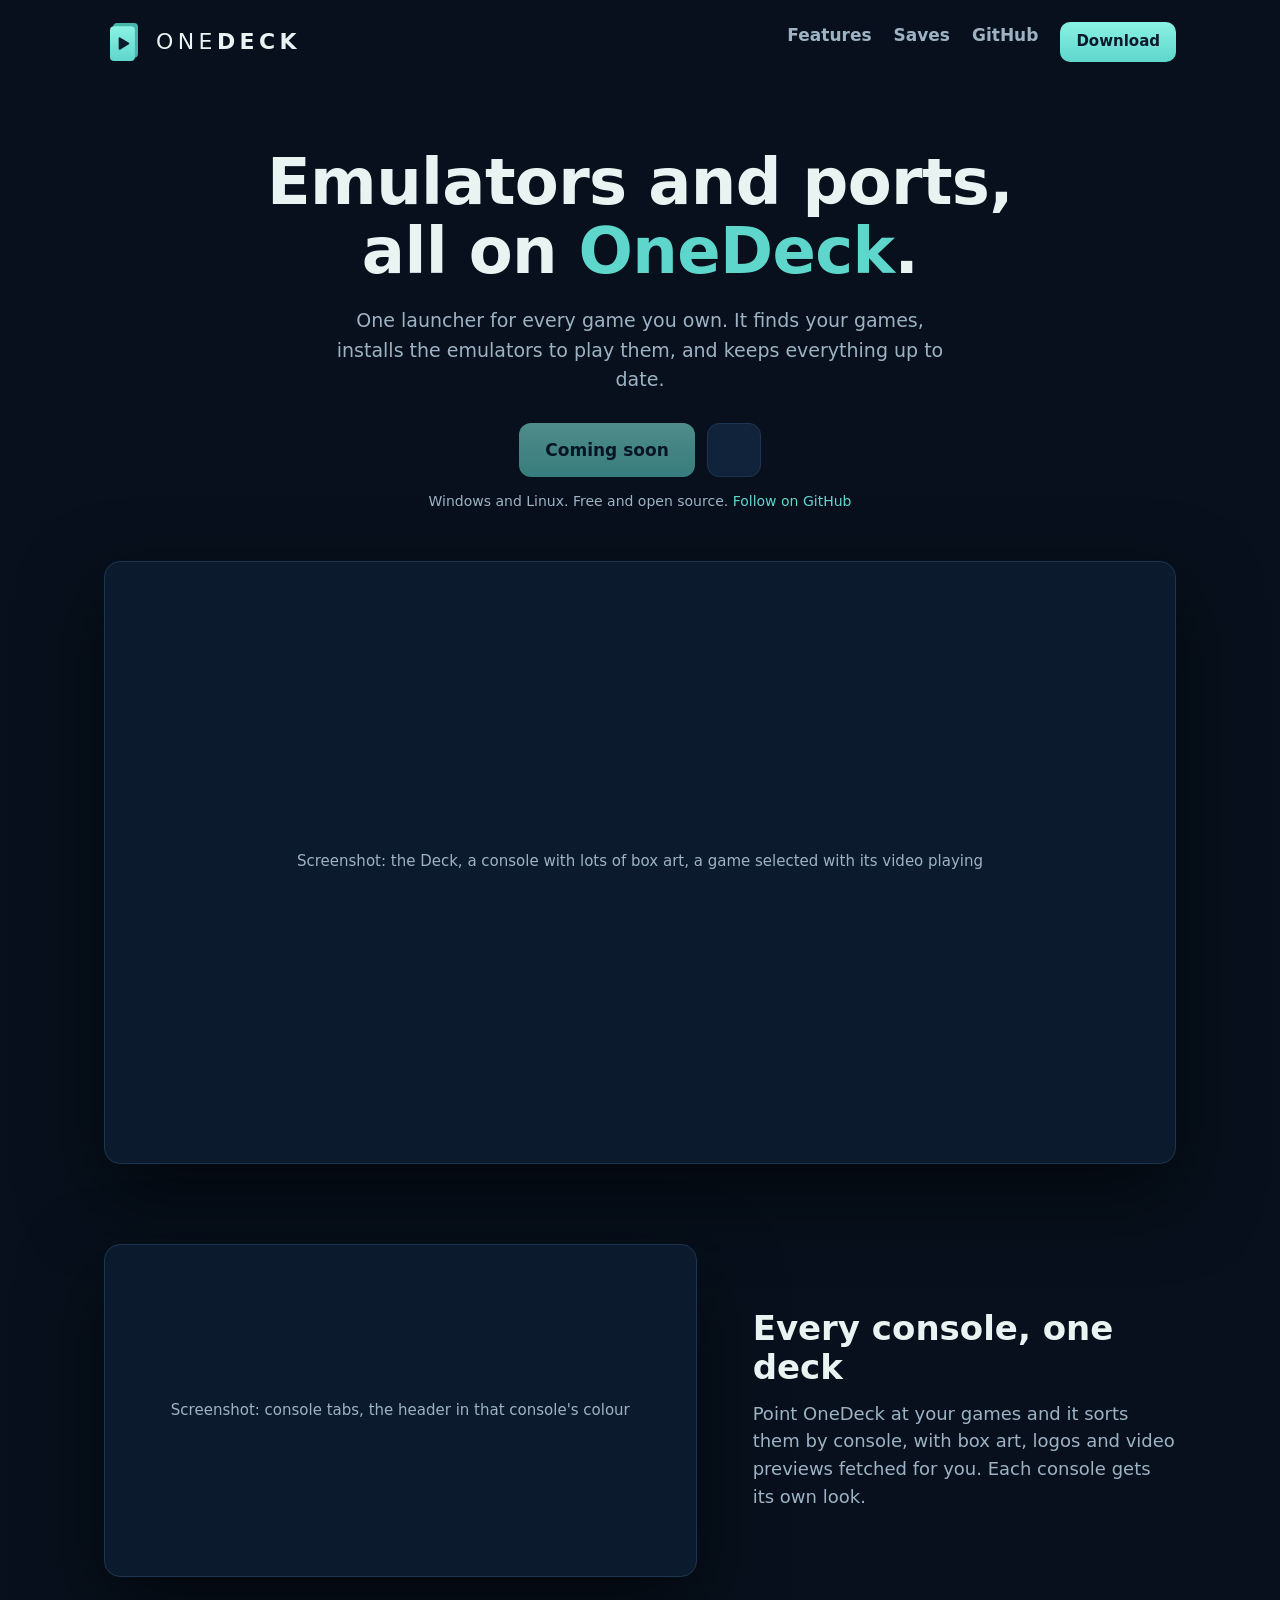
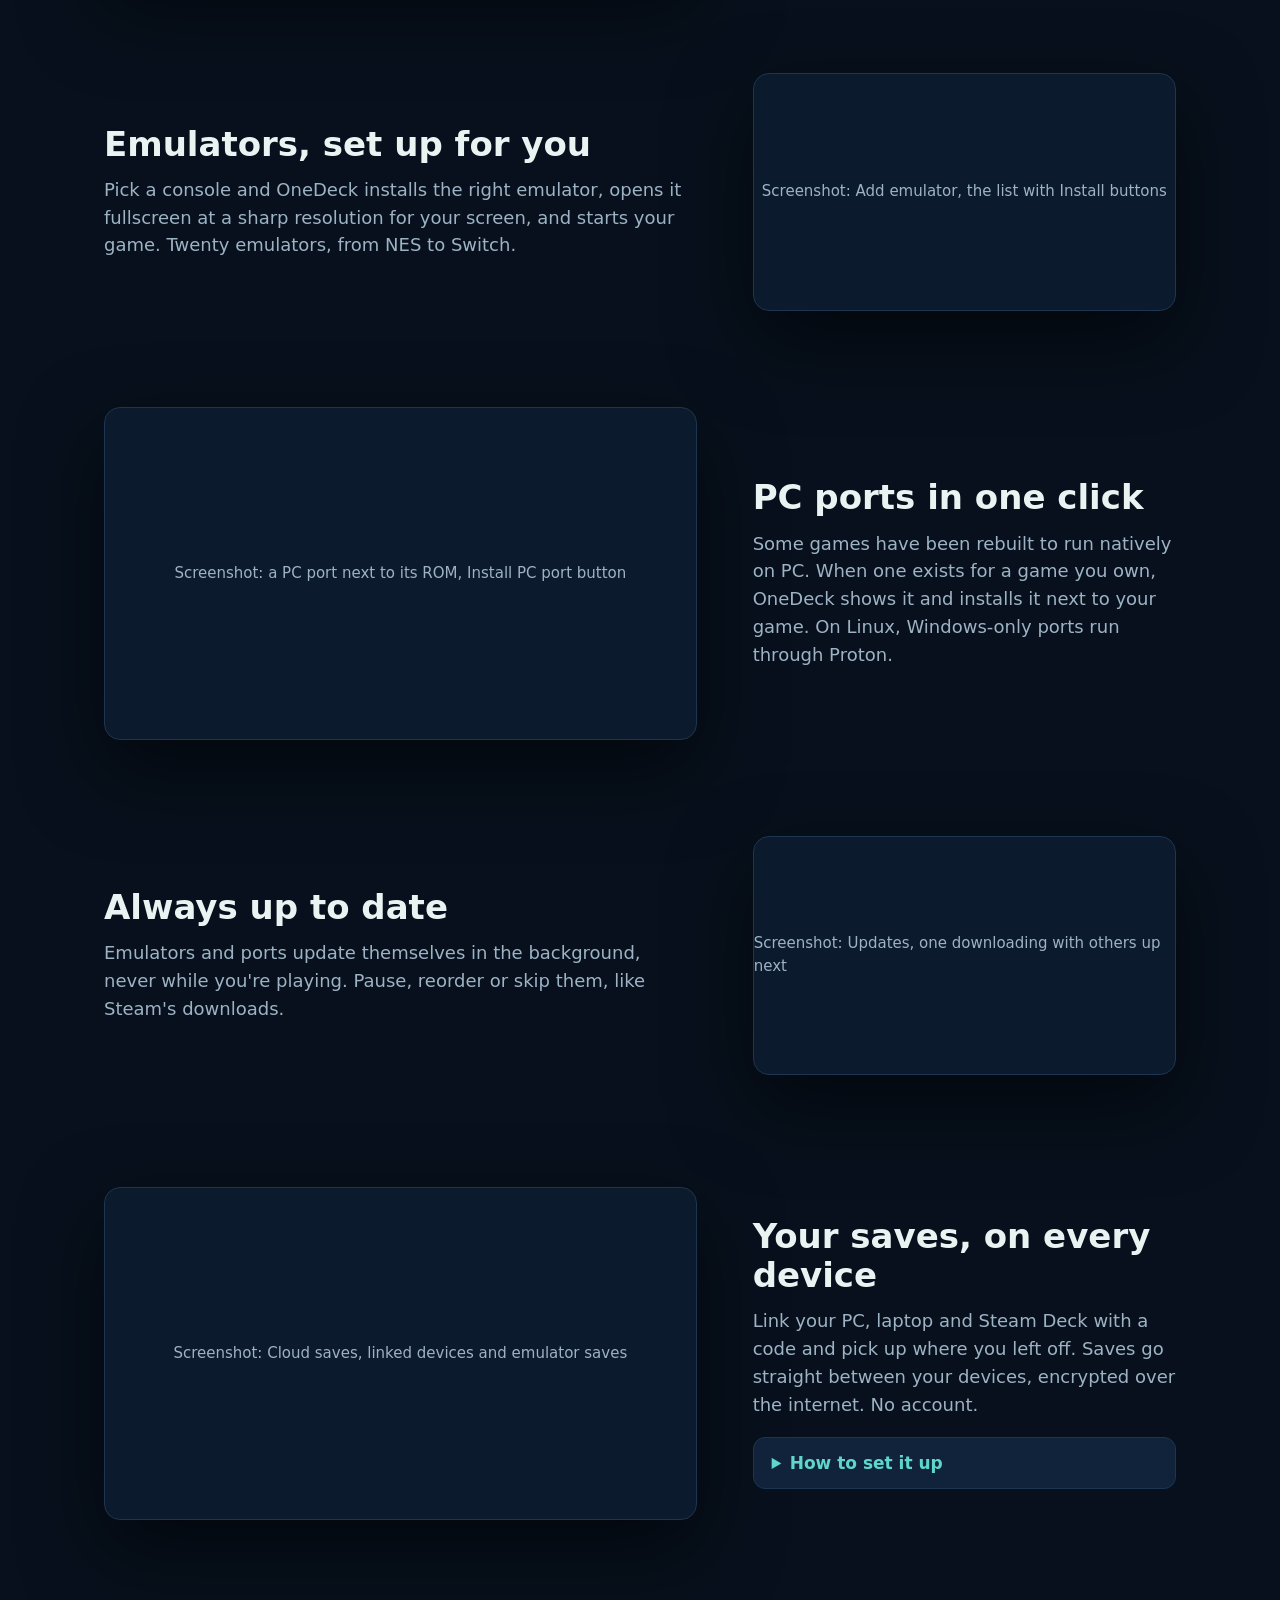
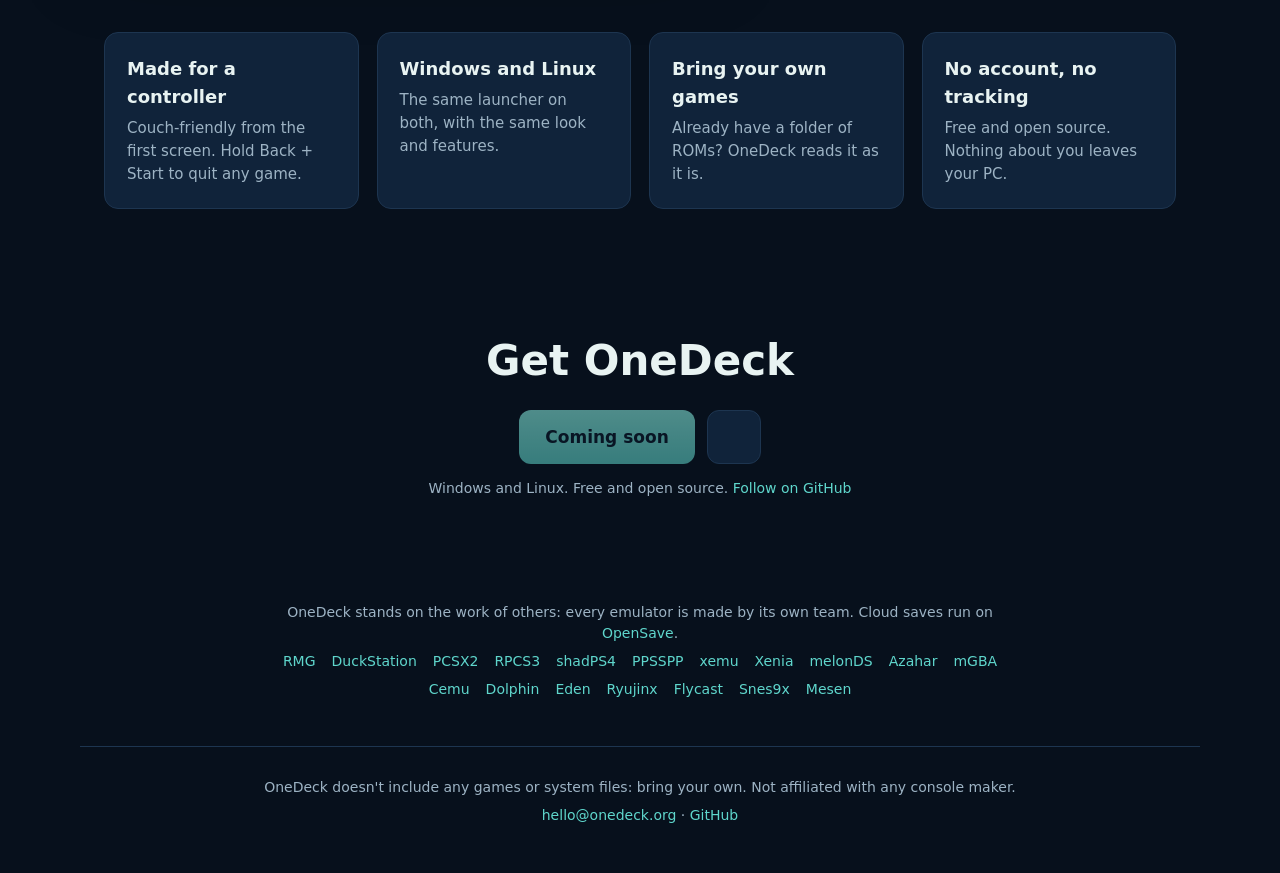
==== index.html @ f1935d83 "OneDeck website: first version" ====
<!doctype html>
<html lang="en">
<head>
<meta charset="utf-8">
<meta name="viewport" content="width=device-width, initial-scale=1">
<title>OneDeck</title>
<meta name="description" content="A free game launcher for Windows and Linux. Your games, PC ports and emulators on one shelf, set up and kept up to date for you.">
<link rel="icon" href="assets/onedeck-mark.svg">
<link rel="stylesheet" href="style.css">
</head>
<body>
<header class="top">
  <a class="brand" href="./"><img src="assets/onedeck-mark.svg" alt=""><span><b class="l">ONE</b><b>DECK</b></span></a>
  <nav><a href="#features">Features</a><a href="#saves">Saves</a><a href="https://github.com/onedeck-launcher">GitHub</a><a class="btn primary sm" href="#download">Download</a></nav>
</header>

<main>
  <section class="hero">
    <h1>Emulators and ports,<br>all on <span class="accent">OneDeck</span>.</h1>
    <p class="lead">One launcher for every game you own. It finds your games, installs the emulators to play them, and keeps everything up to date.</p>
    <div class="dl">
      <a class="btn primary dlMain" href="https://github.com/onedeck-launcher">Download</a>
      <a class="btn dlOther" href="https://github.com/onedeck-launcher" hidden></a>
    </div>
    <p class="small dlNote">Windows and Linux. Free and open source. No account, no tracking.</p>
    <div class="shot big"><div class="shot-ph">Screenshot: the Deck, a console with lots of box art, a game selected with its video playing</div></div>
  </section>

  <section id="features" class="rows">
    <div class="row">
      <div class="shot"><div class="shot-ph">Screenshot: console tabs, the header in that console's colour</div></div>
      <div class="txt">
        <h2>Every console, one deck</h2>
        <p>Point OneDeck at your games and it sorts them by console, with box art, logos and video previews fetched for you. Each console gets its own look.</p>
      </div>
    </div>
    <div class="row flip">
      <div class="shot"><div class="shot-ph">Screenshot: Add emulator, the list with Install buttons</div></div>
      <div class="txt">
        <h2>Emulators, set up for you</h2>
        <p>Pick a console and OneDeck installs the right emulator, opens it fullscreen at a sharp resolution for your screen, and starts your game. Twenty emulators, from NES to Switch.</p>
      </div>
    </div>
    <div class="row">
      <div class="shot"><div class="shot-ph">Screenshot: a PC port next to its ROM, Install PC port button</div></div>
      <div class="txt">
        <h2>PC ports in one click</h2>
        <p>Some games have been rebuilt to run natively on PC. When one exists for a game you own, OneDeck shows it and installs it next to your game. On Linux, Windows-only ports run through Proton.</p>
      </div>
    </div>
    <div class="row flip">
      <div class="shot"><div class="shot-ph">Screenshot: Updates, one downloading with others up next</div></div>
      <div class="txt">
        <h2>Always up to date</h2>
        <p>Emulators and ports update themselves in the background, never while you're playing. Pause, reorder or skip them, like Steam's downloads.</p>
      </div>
    </div>
  </section>

  <section id="saves" class="rows">
    <div class="row">
      <div class="shot"><div class="shot-ph">Screenshot: Cloud saves, linked devices and emulator saves</div></div>
      <div class="txt">
        <h2>Your saves, on every device</h2>
        <p>Link your PC, laptop and Steam Deck with a code and pick up where you left off. Saves go straight between your devices, encrypted over the internet. No account.</p>
        <details>
          <summary>How to set it up</summary>
          <ol>
            <li><b>Settings → Library → Cloud saves → Turn on</b>, on each device.</li>
            <li>On one, <b>Link… → Generate</b>. Type that code on the other and say <b>Allow</b>.</li>
            <li>Emulator saves sync by themselves. PC ports keep saves in their own place: add each once with <b>••• → Sync saves…</b></li>
          </ol>
          <p>Devices not on at the same time? In Cloud saves, choose a <b>OneDrive, Dropbox or Google Drive</b> folder (its app does the rest), or sign in to Dropbox on a Steam Deck.</p>
        </details>
      </div>
    </div>
  </section>

  <section class="grid">
    <div><h3>Made for a controller</h3><p>Couch-friendly from the first screen. Hold Back + Start to quit any game.</p></div>
    <div><h3>Windows and Linux</h3><p>The same launcher on both, with the same look and features.</p></div>
    <div><h3>Bring your own games</h3><p>Already have a folder of ROMs? OneDeck reads it as it is.</p></div>
    <div><h3>No account, no tracking</h3><p>Free and open source. Nothing about you leaves your PC.</p></div>
  </section>

  <section id="download" class="cta">
    <h2>Get OneDeck</h2>
    <div class="dl">
      <a class="btn primary dlMain" href="https://github.com/onedeck-launcher">Download</a>
      <a class="btn dlOther" href="https://github.com/onedeck-launcher" hidden></a>
    </div>
    <p class="small dlNote">Windows and Linux. Free and open source. No account, no tracking.</p>
  </section>

  <section class="credits">
    <p>OneDeck stands on the work of others: every emulator is made by its own team. Cloud saves run on <a href="https://github.com/Liquid-co/OpenSave">OpenSave</a>.</p>
    <p class="emus">
      <a href="https://github.com/Rosalie241/RMG">RMG</a> <a href="https://www.duckstation.org/">DuckStation</a> <a href="https://pcsx2.net/">PCSX2</a>
      <a href="https://rpcs3.net/">RPCS3</a> <a href="https://shadps4.net/">shadPS4</a> <a href="https://www.ppsspp.org/">PPSSPP</a> <a href="https://xemu.app/">xemu</a>
      <a href="https://xenia.jp/">Xenia</a> <a href="https://melonds.kuribo64.net/">melonDS</a> <a href="https://azahar-emu.org/">Azahar</a> <a href="https://mgba.io/">mGBA</a>
      <a href="https://cemu.info/">Cemu</a> <a href="https://dolphin-emu.org/">Dolphin</a> <a href="https://eden-emu.dev/">Eden</a> <a href="https://ryujinx.app/">Ryujinx</a>
      <a href="https://github.com/flyinghead/flycast">Flycast</a> <a href="https://www.snes9x.com/">Snes9x</a> <a href="https://www.mesen.ca/">Mesen</a>
    </p>
  </section>
</main>

<footer>
  <p>OneDeck doesn't include any games or system files: bring your own. Not affiliated with any console maker.</p>
  <p><a href="mailto:hello@onedeck.org">hello@onedeck.org</a> · <a href="https://github.com/onedeck-launcher">GitHub</a></p>
</footer>
<script src="site.js"></script>
</body>
</html>
---- style.css ----
:root {
  --bg: #07101c; --bg2: #0b1a2c; --card: #10233a; --line: #1d3550;
  --text: #e8f3f2; --dim: #9db3c4; --accent: #5fd6cc; --accent2: #8af2e4; --navy: #0b1a2c;
  --alpha: #ffb547; --beta: #8fb8ff;  /* same as the launcher's tiers */
}
* { box-sizing: border-box; }
html { scroll-behavior: smooth; }
body { margin: 0; background: radial-gradient(1200px 600px at 70% -10%, #12324a 0%, transparent 60%), var(--bg); color: var(--text);
  font: 17px/1.55 "Segoe UI", system-ui, -apple-system, Roboto, Arial, sans-serif; }
a { color: var(--accent); text-decoration: none; }
a:hover { text-decoration: underline; }
main, .top, footer { max-width: 1120px; margin: 0 auto; padding: 0 24px; }

.top { display: flex; align-items: center; justify-content: space-between; padding-top: 22px; padding-bottom: 22px; gap: 16px; }
.brand { display: flex; align-items: center; gap: 12px; color: var(--text); }
.brand:hover { text-decoration: none; }
.brand img { width: 40px; height: 40px; }
.brand span { font-size: 22px; letter-spacing: .2em; }
.brand b { font-weight: 700; } .brand .l { font-weight: 300; }
nav { display: flex; gap: 22px; flex-wrap: wrap; }
nav a { color: var(--dim); font-weight: 600; }
nav a:hover { color: var(--text); text-decoration: none; }

.hero { text-align: center; padding: 64px 0 24px; }
h1 { font-size: clamp(36px, 6vw, 64px); line-height: 1.08; margin: 0 0 20px; letter-spacing: -.01em; }
.accent { color: var(--accent); }
.lead { color: var(--dim); font-size: 19px; max-width: 640px; margin: 0 auto 28px; }
.dl { display: flex; gap: 12px; justify-content: center; flex-wrap: wrap; }
.btn { display: inline-block; padding: 14px 26px; border-radius: 12px; font-weight: 700; font-size: 17px; color: var(--text);
  background: var(--card); border: 1px solid var(--line); }
.btn:hover { text-decoration: none; border-color: var(--accent); }
.btn.primary { background: linear-gradient(180deg, var(--accent2), var(--accent)); color: var(--navy); border: 0; }
.btn.primary:hover { filter: brightness(1.06); }
.btn.off { opacity: .55; pointer-events: none; }
.small { color: var(--dim); font-size: 14px; margin: 14px 0 0; }
.shot { margin: 48px auto 0; border-radius: 16px; border: 1px solid var(--line); overflow: hidden; box-shadow: 0 30px 80px #0008; aspect-ratio: 16 / 9; background: var(--bg2); }
.shot img { width: 100%; display: block; }
.shot-ph { height: 100%; display: grid; place-items: center; color: var(--dim); font-size: 15px; }

section { padding: 56px 0; }
h2 { font-size: 34px; line-height: 1.15; margin: 0 0 12px; }
.btn.sm { padding: 8px 16px; font-size: 15px; border-radius: 10px; }
nav a.btn.primary { color: var(--navy); }
.shot.big { max-width: 1120px; }

/* Feature rows: a big screenshot beside short text, alternating sides. */
.rows { display: flex; flex-direction: column; gap: 96px; }
.row { display: grid; grid-template-columns: 1.4fr 1fr; gap: 56px; align-items: center; }
.row.flip .shot { order: 2; }
.row .shot { margin: 0; }
.row p { color: var(--dim); font-size: 18px; margin: 0; }
details { margin-top: 18px; background: var(--card); border: 1px solid var(--line); border-radius: 12px; padding: 12px 18px; }
summary { cursor: pointer; font-weight: 700; color: var(--accent); }
details ol { color: var(--dim); padding-left: 20px; margin: 12px 0; }
details li { margin: 6px 0; }
details p { font-size: 16px !important; }
details b { color: var(--text); }

.grid { display: grid; grid-template-columns: repeat(auto-fit, minmax(230px, 1fr)); gap: 18px; }
.grid div { background: var(--card); border: 1px solid var(--line); border-radius: 14px; padding: 22px; }
.grid h3 { margin: 0 0 6px; font-size: 18px; }
.grid p { margin: 0; color: var(--dim); font-size: 15px; }

.cta { text-align: center; padding: 72px 0; }
.cta h2 { font-size: 42px; margin-bottom: 24px; }
.credits { padding: 24px 0 40px; text-align: center; }
.credits p { color: var(--dim); font-size: 14px; margin: 6px auto; max-width: 760px; }
.emus { display: flex; flex-wrap: wrap; justify-content: center; gap: 6px 16px; }
footer { border-top: 1px solid var(--line); padding-top: 24px; padding-bottom: 40px; color: var(--dim); font-size: 14px; text-align: center; }
footer p { margin: 6px 0; }

@media (max-width: 800px) {
  .row { grid-template-columns: 1fr; gap: 24px; }
  .row.flip .shot { order: 0; }
  .rows { gap: 64px; }
}
@media (max-width: 600px) {
  main, .top, footer { padding: 0 16px; }
  .top { flex-direction: column; align-items: flex-start; }
  nav { gap: 16px; align-items: center; }
  .hero { padding-top: 32px; }
  h2 { font-size: 28px; }
}
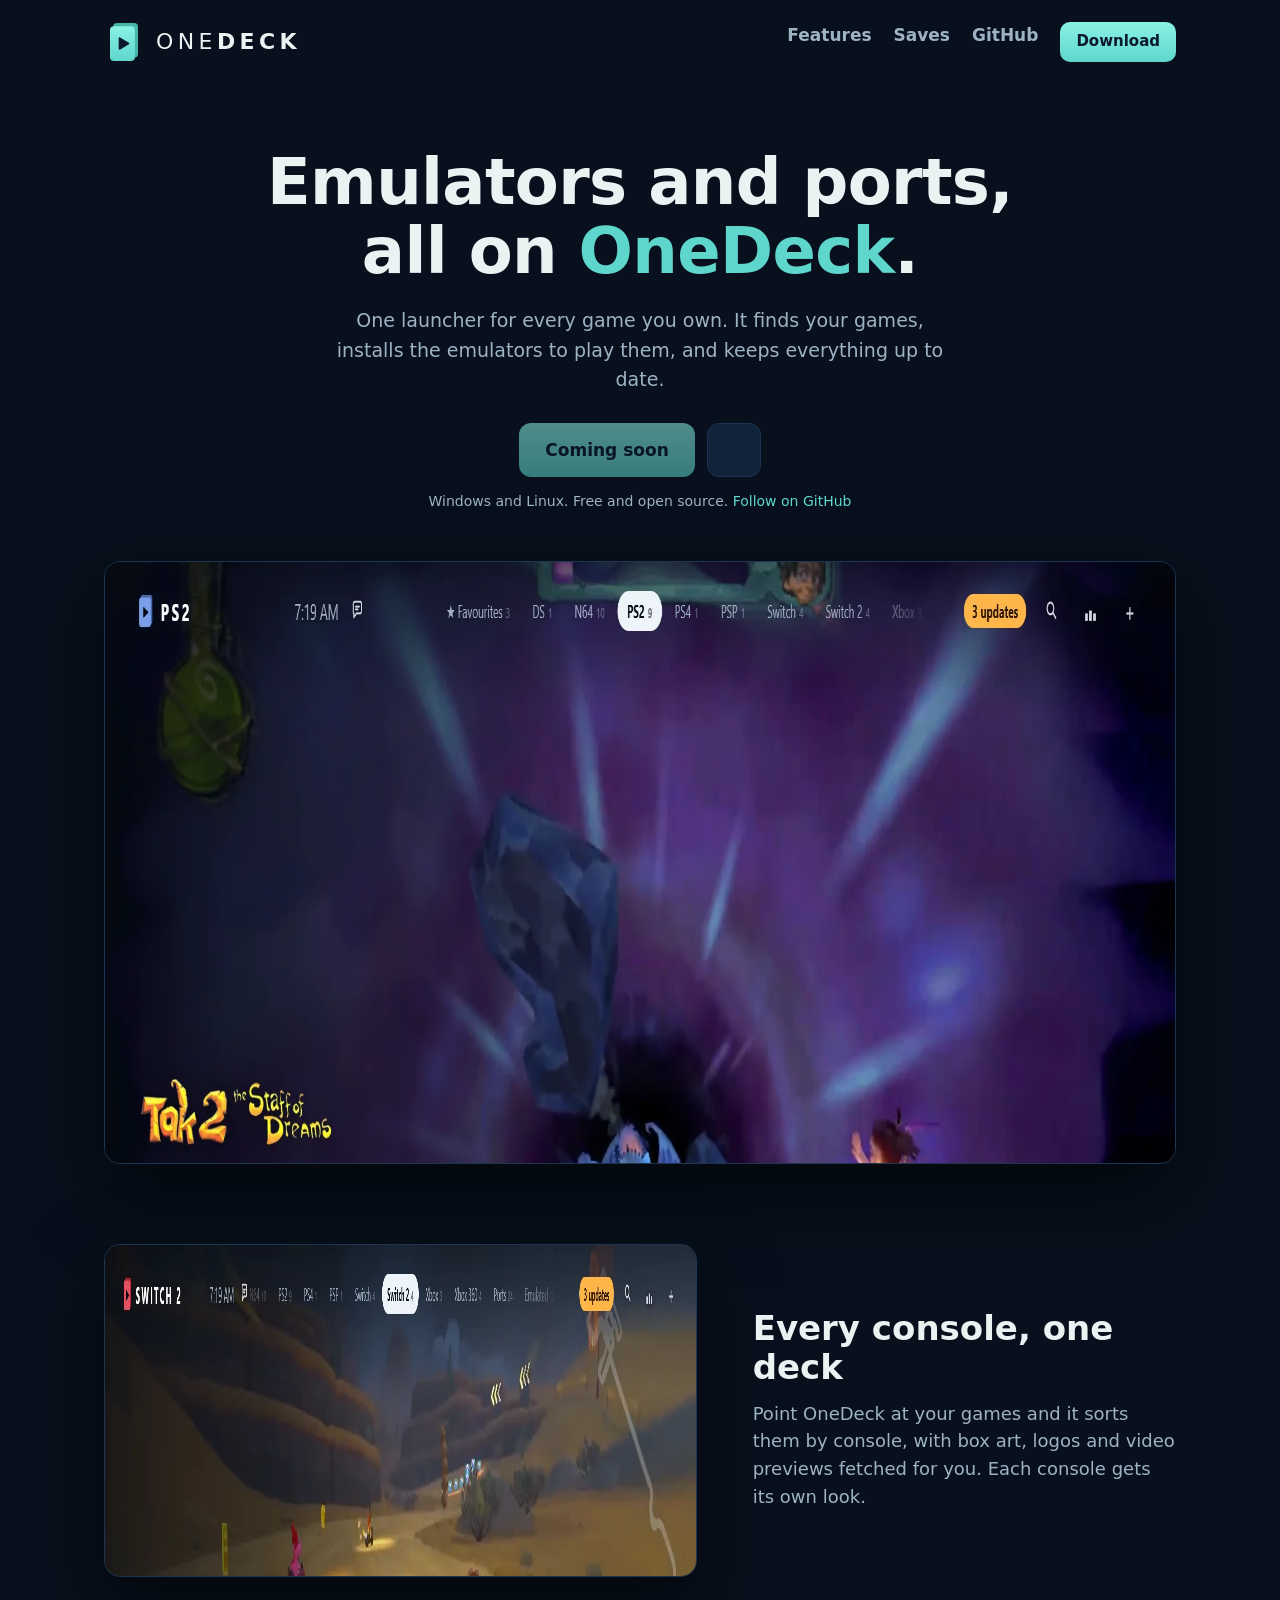
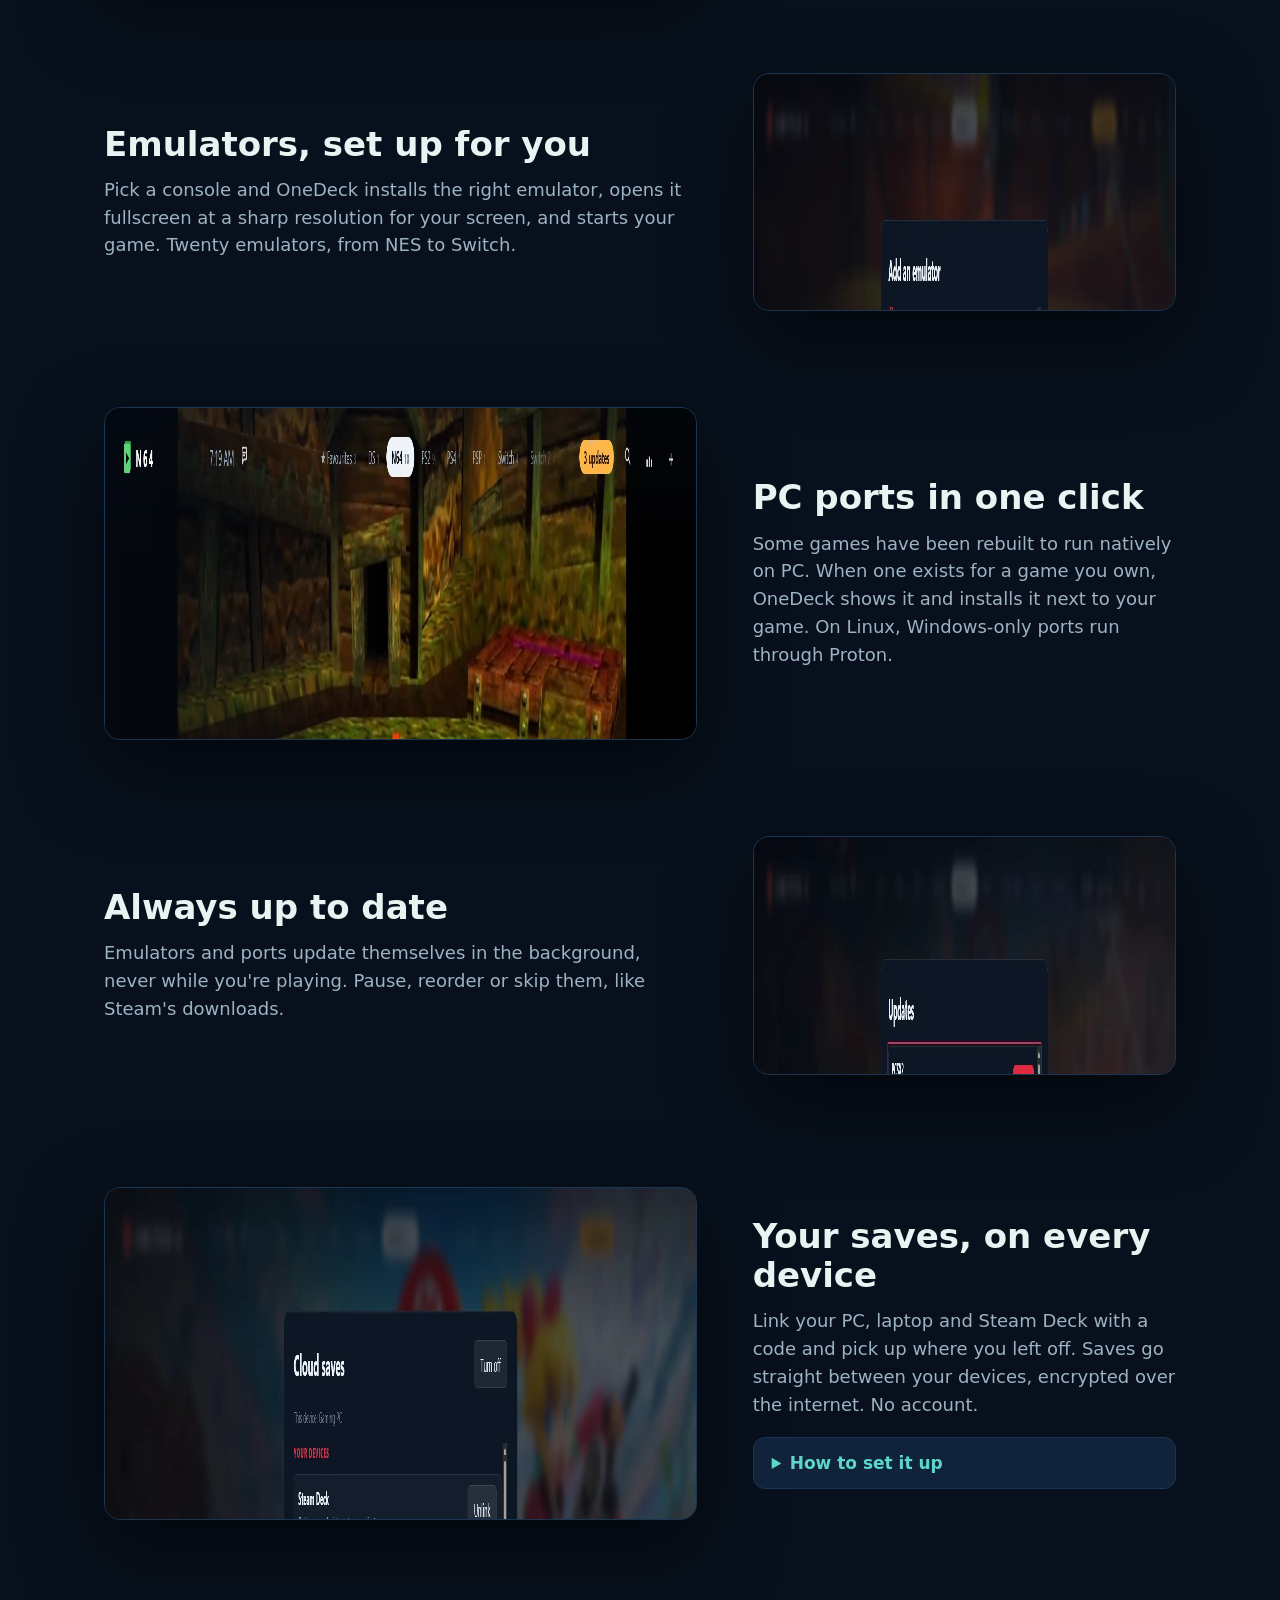
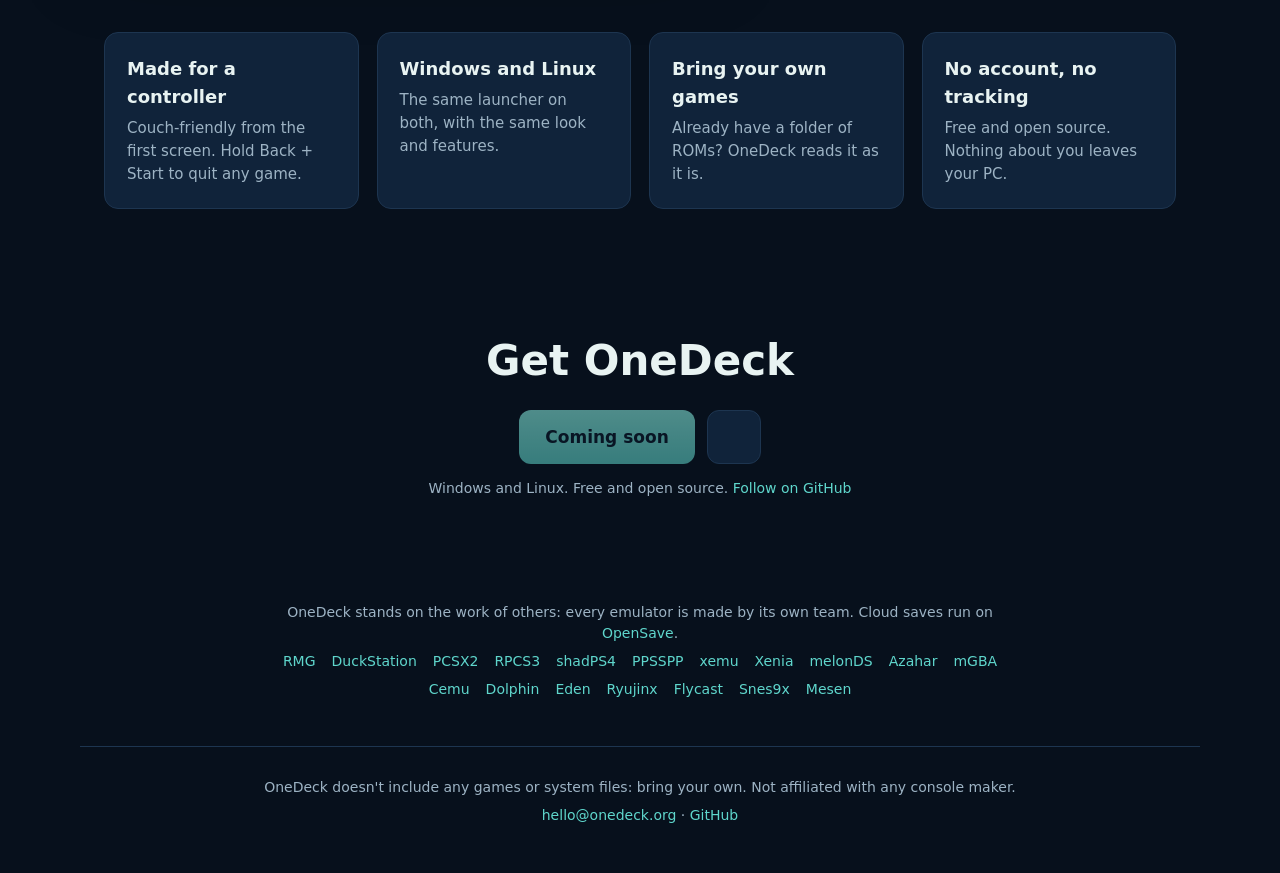
==== commit b0820f85: "Screenshots" ====
--- a/index.html
+++ b/index.html
@@ -23,33 +23,33 @@
       <a class="btn dlOther" href="https://github.com/onedeck-launcher" hidden></a>
     </div>
     <p class="small dlNote">Windows and Linux. Free and open source. No account, no tracking.</p>
-    <div class="shot big"><div class="shot-ph">Screenshot: the Deck, a console with lots of box art, a game selected with its video playing</div></div>
+    <div class="shot big"><img src="assets/shot-deck.webp" alt="OneDeck showing PlayStation 2 games: box art along the bottom, the selected game's video behind it" width="1920" height="1080"></div>
   </section>
 
   <section id="features" class="rows">
     <div class="row">
-      <div class="shot"><div class="shot-ph">Screenshot: console tabs, the header in that console's colour</div></div>
+      <div class="shot"><img src="assets/shot-consoles.webp" alt="The Switch 2 tab, with the header and buttons in its red" width="1920" height="1080" loading="lazy"></div>
       <div class="txt">
         <h2>Every console, one deck</h2>
         <p>Point OneDeck at your games and it sorts them by console, with box art, logos and video previews fetched for you. Each console gets its own look.</p>
       </div>
     </div>
     <div class="row flip">
-      <div class="shot"><div class="shot-ph">Screenshot: Add emulator, the list with Install buttons</div></div>
+      <div class="shot"><img src="assets/shot-emulators.webp" alt="Add an emulator: each one with its website and an Install button" width="1920" height="1080" loading="lazy"></div>
       <div class="txt">
         <h2>Emulators, set up for you</h2>
         <p>Pick a console and OneDeck installs the right emulator, opens it fullscreen at a sharp resolution for your screen, and starts your game. Twenty emulators, from NES to Switch.</p>
       </div>
     </div>
     <div class="row">
-      <div class="shot"><div class="shot-ph">Screenshot: a PC port next to its ROM, Install PC port button</div></div>
+      <div class="shot"><img src="assets/shot-port.webp" alt="Conker's Bad Fur Day on N64, with an Install PC port button next to Play" width="1920" height="1080" loading="lazy"></div>
       <div class="txt">
         <h2>PC ports in one click</h2>
         <p>Some games have been rebuilt to run natively on PC. When one exists for a game you own, OneDeck shows it and installs it next to your game. On Linux, Windows-only ports run through Proton.</p>
       </div>
     </div>
     <div class="row flip">
-      <div class="shot"><div class="shot-ph">Screenshot: Updates, one downloading with others up next</div></div>
+      <div class="shot"><img src="assets/shot-updates.webp" alt="The Updates window: one emulator installing, two more up next" width="1920" height="1080" loading="lazy"></div>
       <div class="txt">
         <h2>Always up to date</h2>
         <p>Emulators and ports update themselves in the background, never while you're playing. Pause, reorder or skip them, like Steam's downloads.</p>
@@ -59,7 +59,7 @@
 
   <section id="saves" class="rows">
     <div class="row">
-      <div class="shot"><div class="shot-ph">Screenshot: Cloud saves, linked devices and emulator saves</div></div>
+      <div class="shot"><img src="assets/shot-cloud.webp" alt="Cloud saves: a linked Steam Deck online, and PCSX2's saves syncing" width="1920" height="1080" loading="lazy"></div>
       <div class="txt">
         <h2>Your saves, on every device</h2>
         <p>Link your PC, laptop and Steam Deck with a code and pick up where you left off. Saves go straight between your devices, encrypted over the internet. No account.</p>
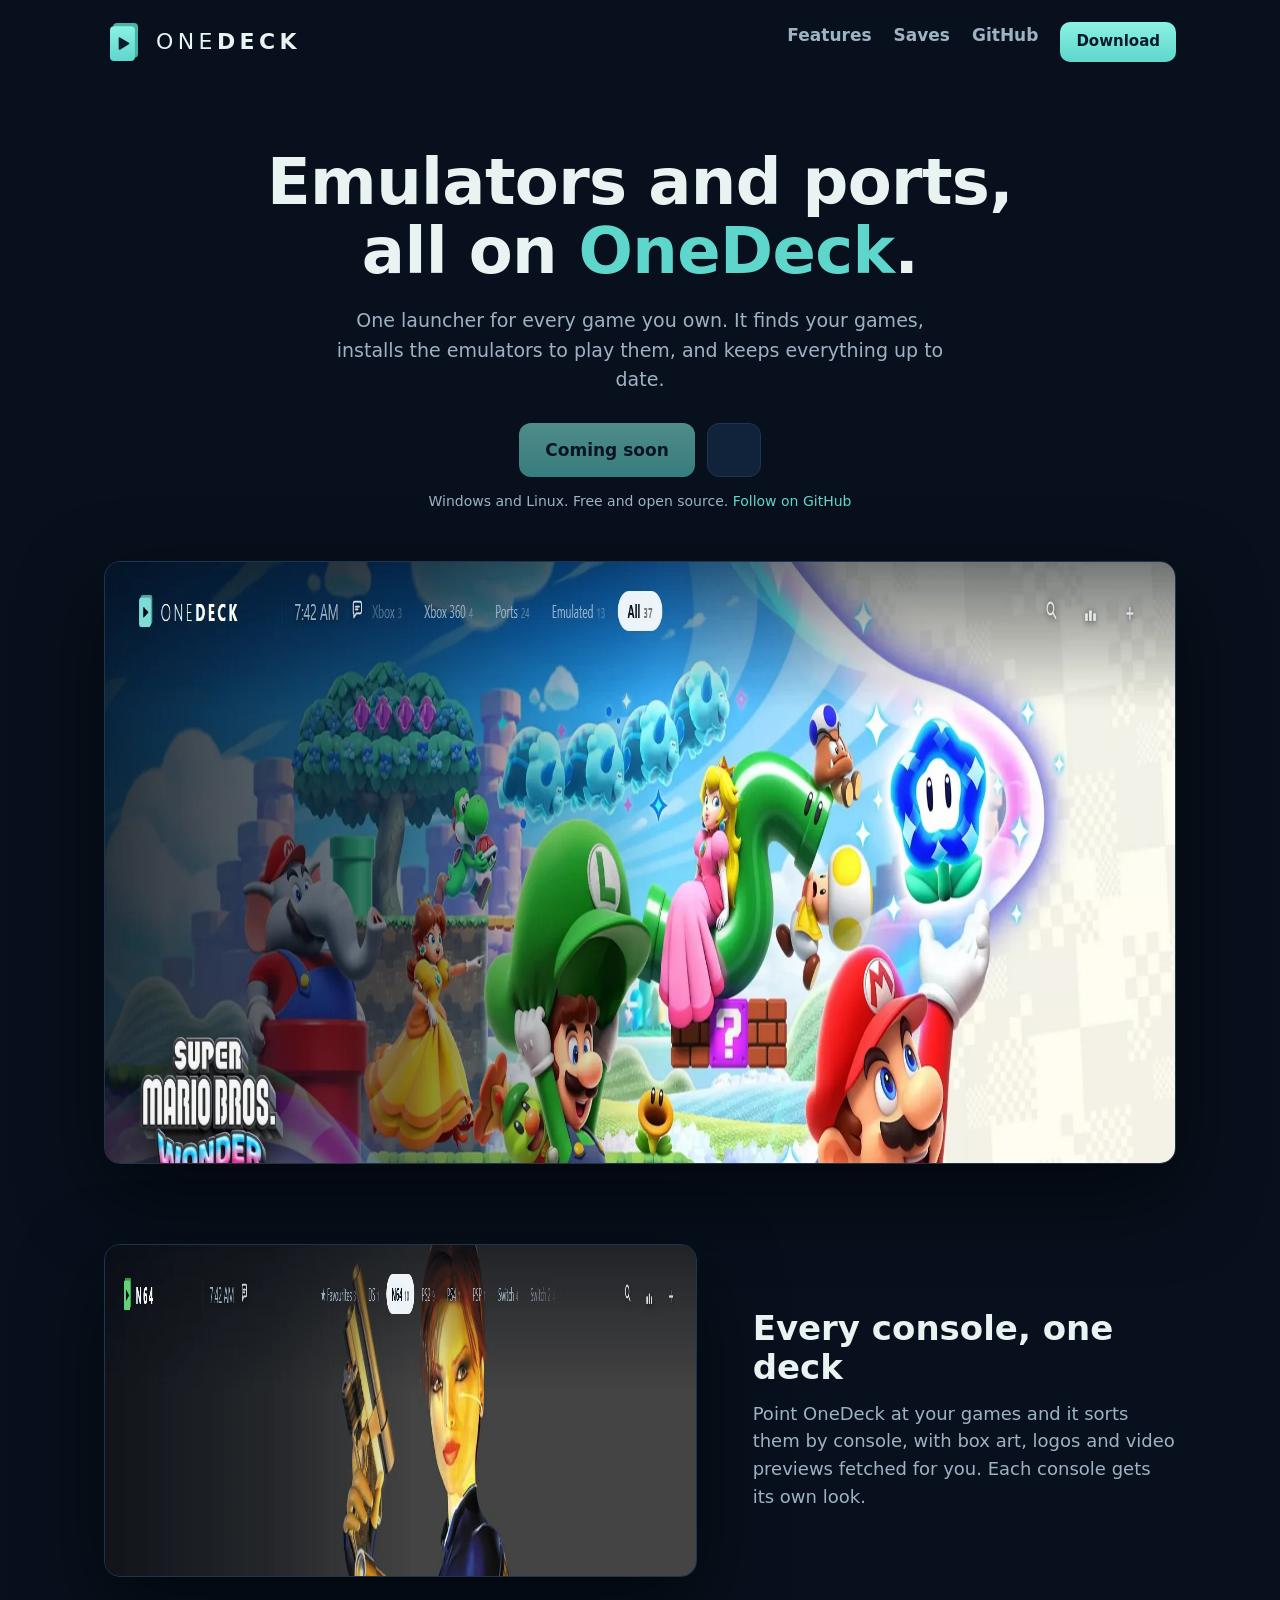
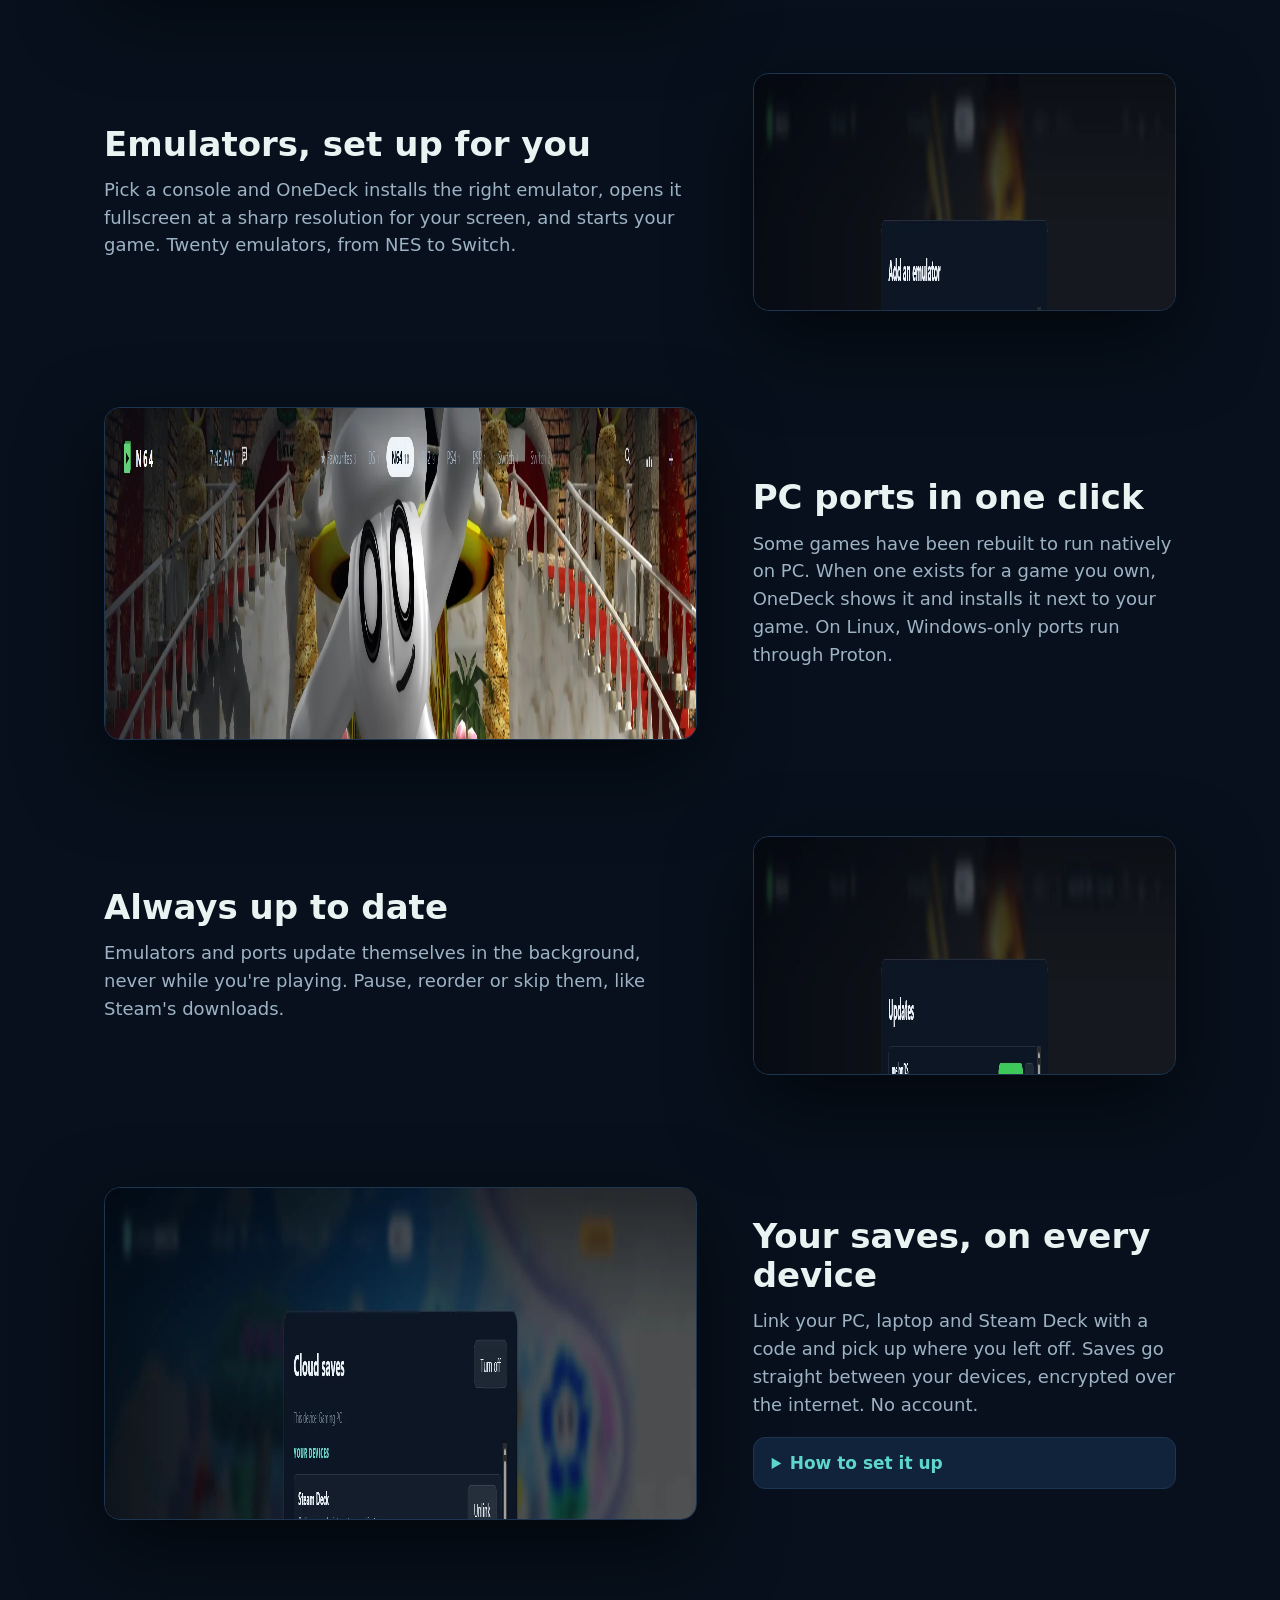
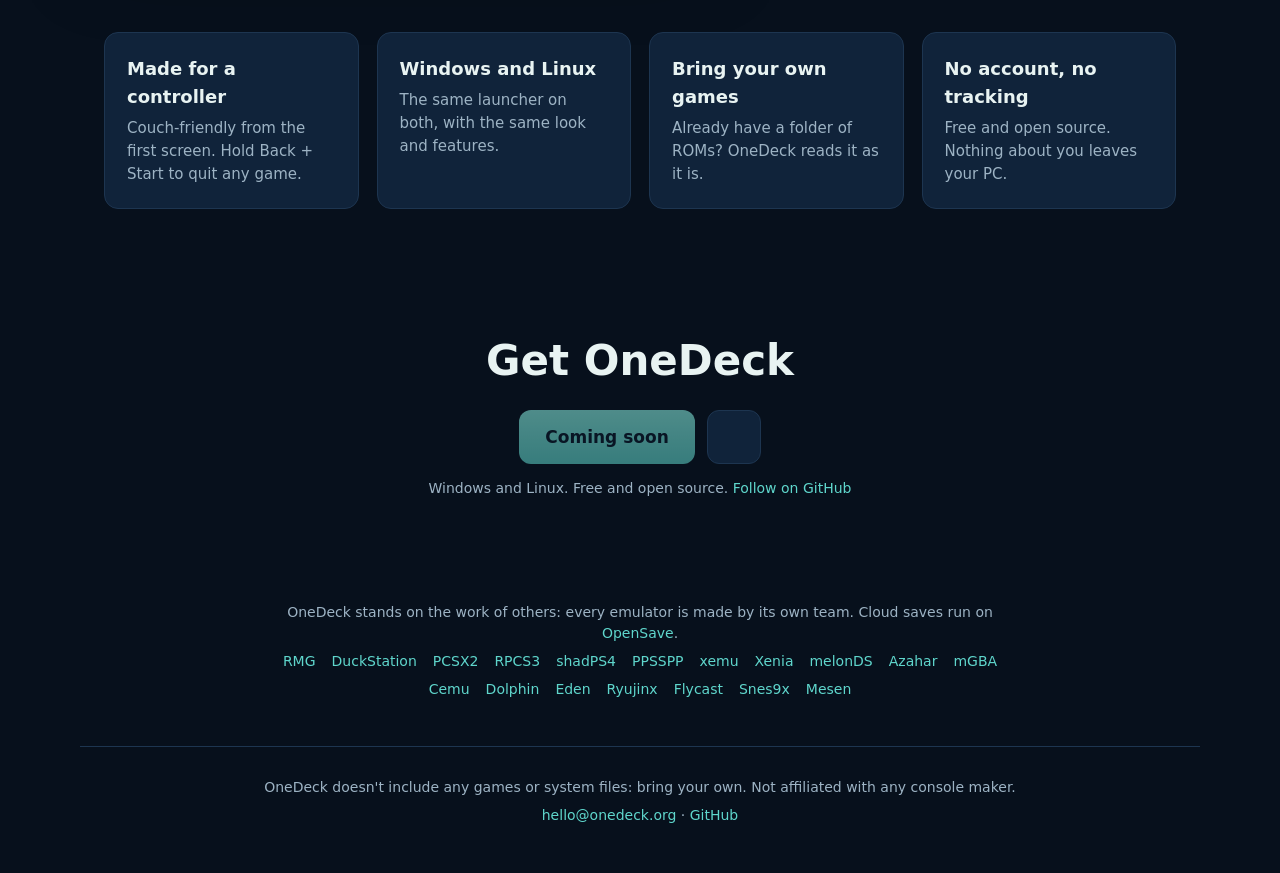
==== commit eb62d347: "Screenshots retaken: fullscreen, no videos, each matching its text" ====
--- a/index.html
+++ b/index.html
@@ -23,33 +23,33 @@
       <a class="btn dlOther" href="https://github.com/onedeck-launcher" hidden></a>
     </div>
     <p class="small dlNote">Windows and Linux. Free and open source. No account, no tracking.</p>
-    <div class="shot big"><img src="assets/shot-deck.webp" alt="OneDeck showing PlayStation 2 games: box art along the bottom, the selected game's video behind it" width="1920" height="1080"></div>
+    <div class="shot big"><img src="assets/shot-deck.webp" alt="OneDeck's All tab: Super Mario Bros. Wonder selected, with box art from many consoles along the bottom" width="1920" height="1080"></div>
   </section>
 
   <section id="features" class="rows">
     <div class="row">
-      <div class="shot"><img src="assets/shot-consoles.webp" alt="The Switch 2 tab, with the header and buttons in its red" width="1920" height="1080" loading="lazy"></div>
+      <div class="shot"><img src="assets/shot-consoles.webp" alt="The N64 tab in its green: Perfect Dark selected, with its logo, artwork and the N64 box art" width="1920" height="1080" loading="lazy"></div>
       <div class="txt">
         <h2>Every console, one deck</h2>
         <p>Point OneDeck at your games and it sorts them by console, with box art, logos and video previews fetched for you. Each console gets its own look.</p>
       </div>
     </div>
     <div class="row flip">
-      <div class="shot"><img src="assets/shot-emulators.webp" alt="Add an emulator: each one with its website and an Install button" width="1920" height="1080" loading="lazy"></div>
+      <div class="shot"><img src="assets/shot-emulators.webp" alt="Add an emulator: NES, SNES, PlayStation, Dreamcast and Game Boy emulators, each with an Install button" width="1920" height="1080" loading="lazy"></div>
       <div class="txt">
         <h2>Emulators, set up for you</h2>
         <p>Pick a console and OneDeck installs the right emulator, opens it fullscreen at a sharp resolution for your screen, and starts your game. Twenty emulators, from NES to Switch.</p>
       </div>
     </div>
     <div class="row">
-      <div class="shot"><img src="assets/shot-port.webp" alt="Conker's Bad Fur Day on N64, with an Install PC port button next to Play" width="1920" height="1080" loading="lazy"></div>
+      <div class="shot"><img src="assets/shot-port.webp" alt="Glover on N64, with an Install PC port button next to Play" width="1920" height="1080" loading="lazy"></div>
       <div class="txt">
         <h2>PC ports in one click</h2>
         <p>Some games have been rebuilt to run natively on PC. When one exists for a game you own, OneDeck shows it and installs it next to your game. On Linux, Windows-only ports run through Proton.</p>
       </div>
     </div>
     <div class="row flip">
-      <div class="shot"><img src="assets/shot-updates.webp" alt="The Updates window: one emulator installing, two more up next" width="1920" height="1080" loading="lazy"></div>
+      <div class="shot"><img src="assets/shot-updates.webp" alt="The Updates window: melonDS downloading with a Pause button, three more up next that can be moved up or skipped" width="1920" height="1080" loading="lazy"></div>
       <div class="txt">
         <h2>Always up to date</h2>
         <p>Emulators and ports update themselves in the background, never while you're playing. Pause, reorder or skip them, like Steam's downloads.</p>
@@ -59,7 +59,7 @@
 
   <section id="saves" class="rows">
     <div class="row">
-      <div class="shot"><img src="assets/shot-cloud.webp" alt="Cloud saves: a linked Steam Deck online, and PCSX2's saves syncing" width="1920" height="1080" loading="lazy"></div>
+      <div class="shot"><img src="assets/shot-cloud.webp" alt="Cloud saves: a Steam Deck and a laptop linked and online, with PCSX2, RMG and melonDS saves syncing" width="1920" height="1080" loading="lazy"></div>
       <div class="txt">
         <h2>Your saves, on every device</h2>
         <p>Link your PC, laptop and Steam Deck with a code and pick up where you left off. Saves go straight between your devices, encrypted over the internet. No account.</p>
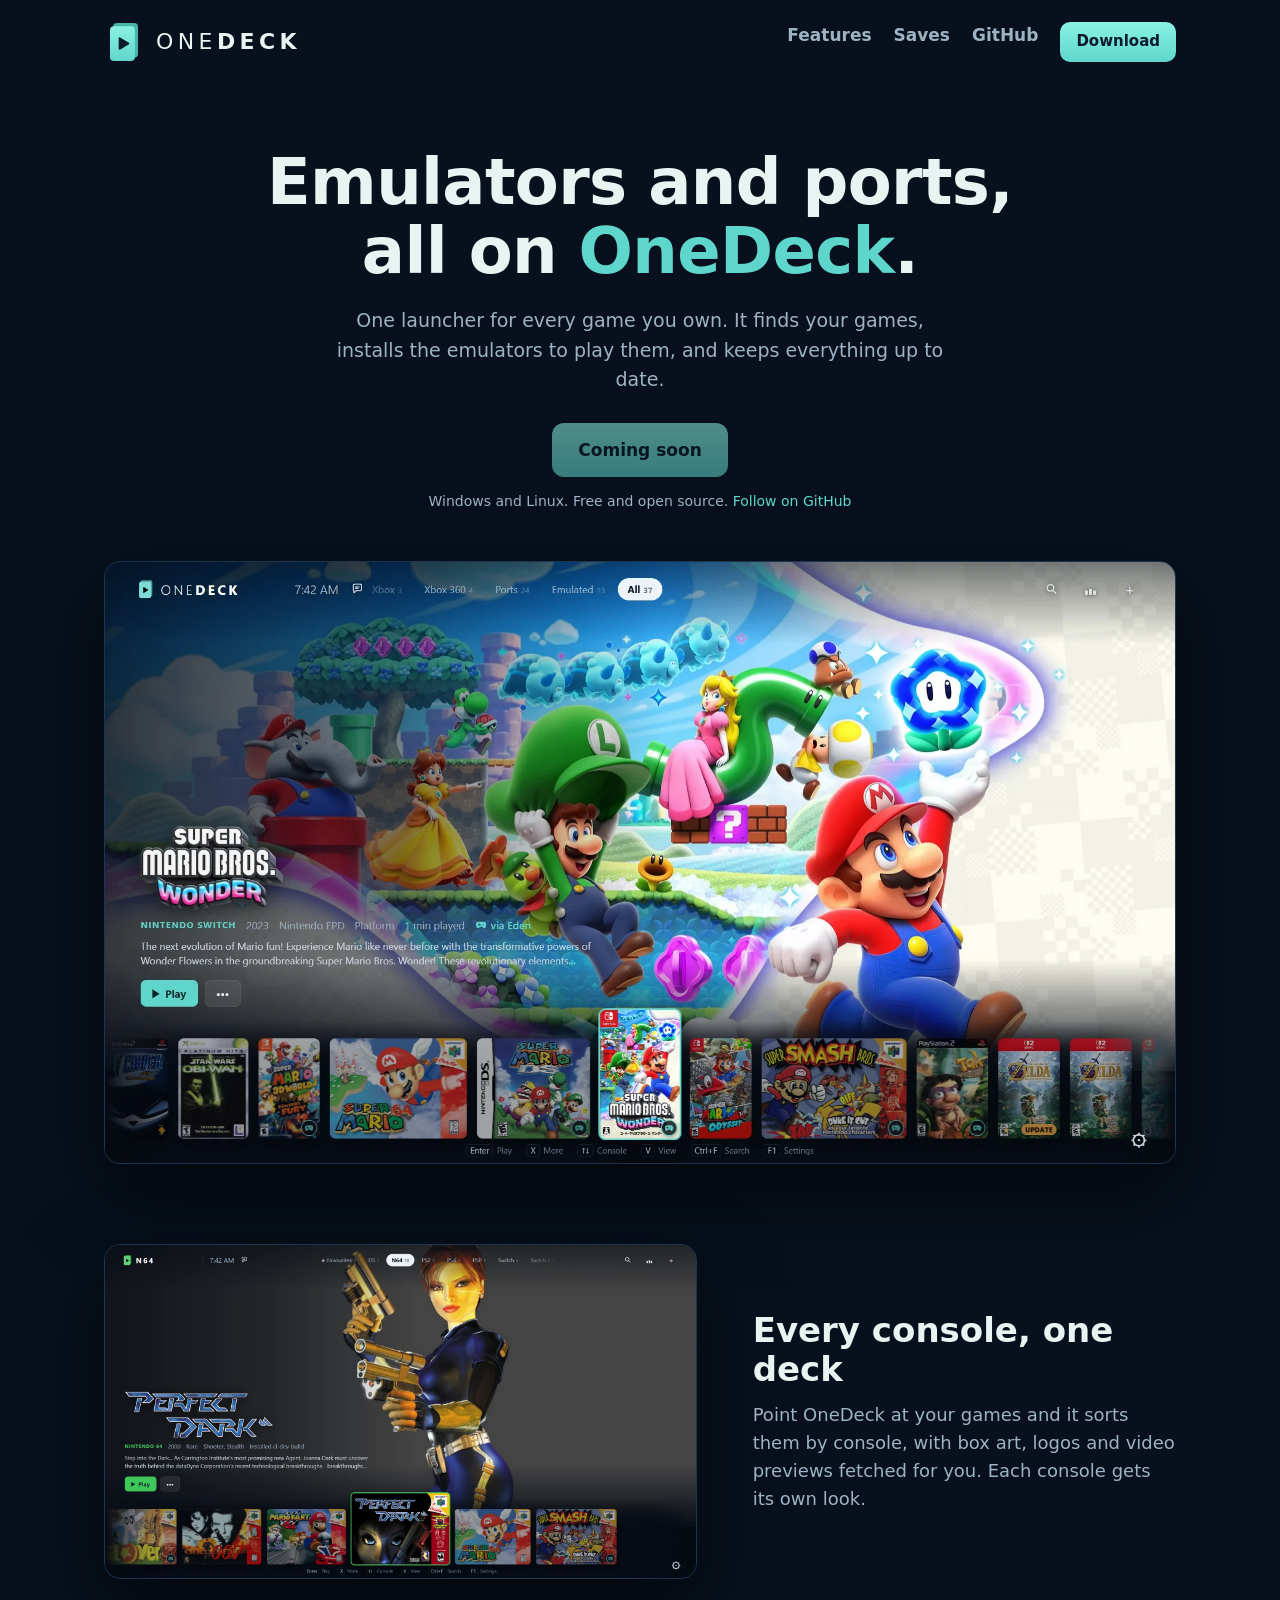
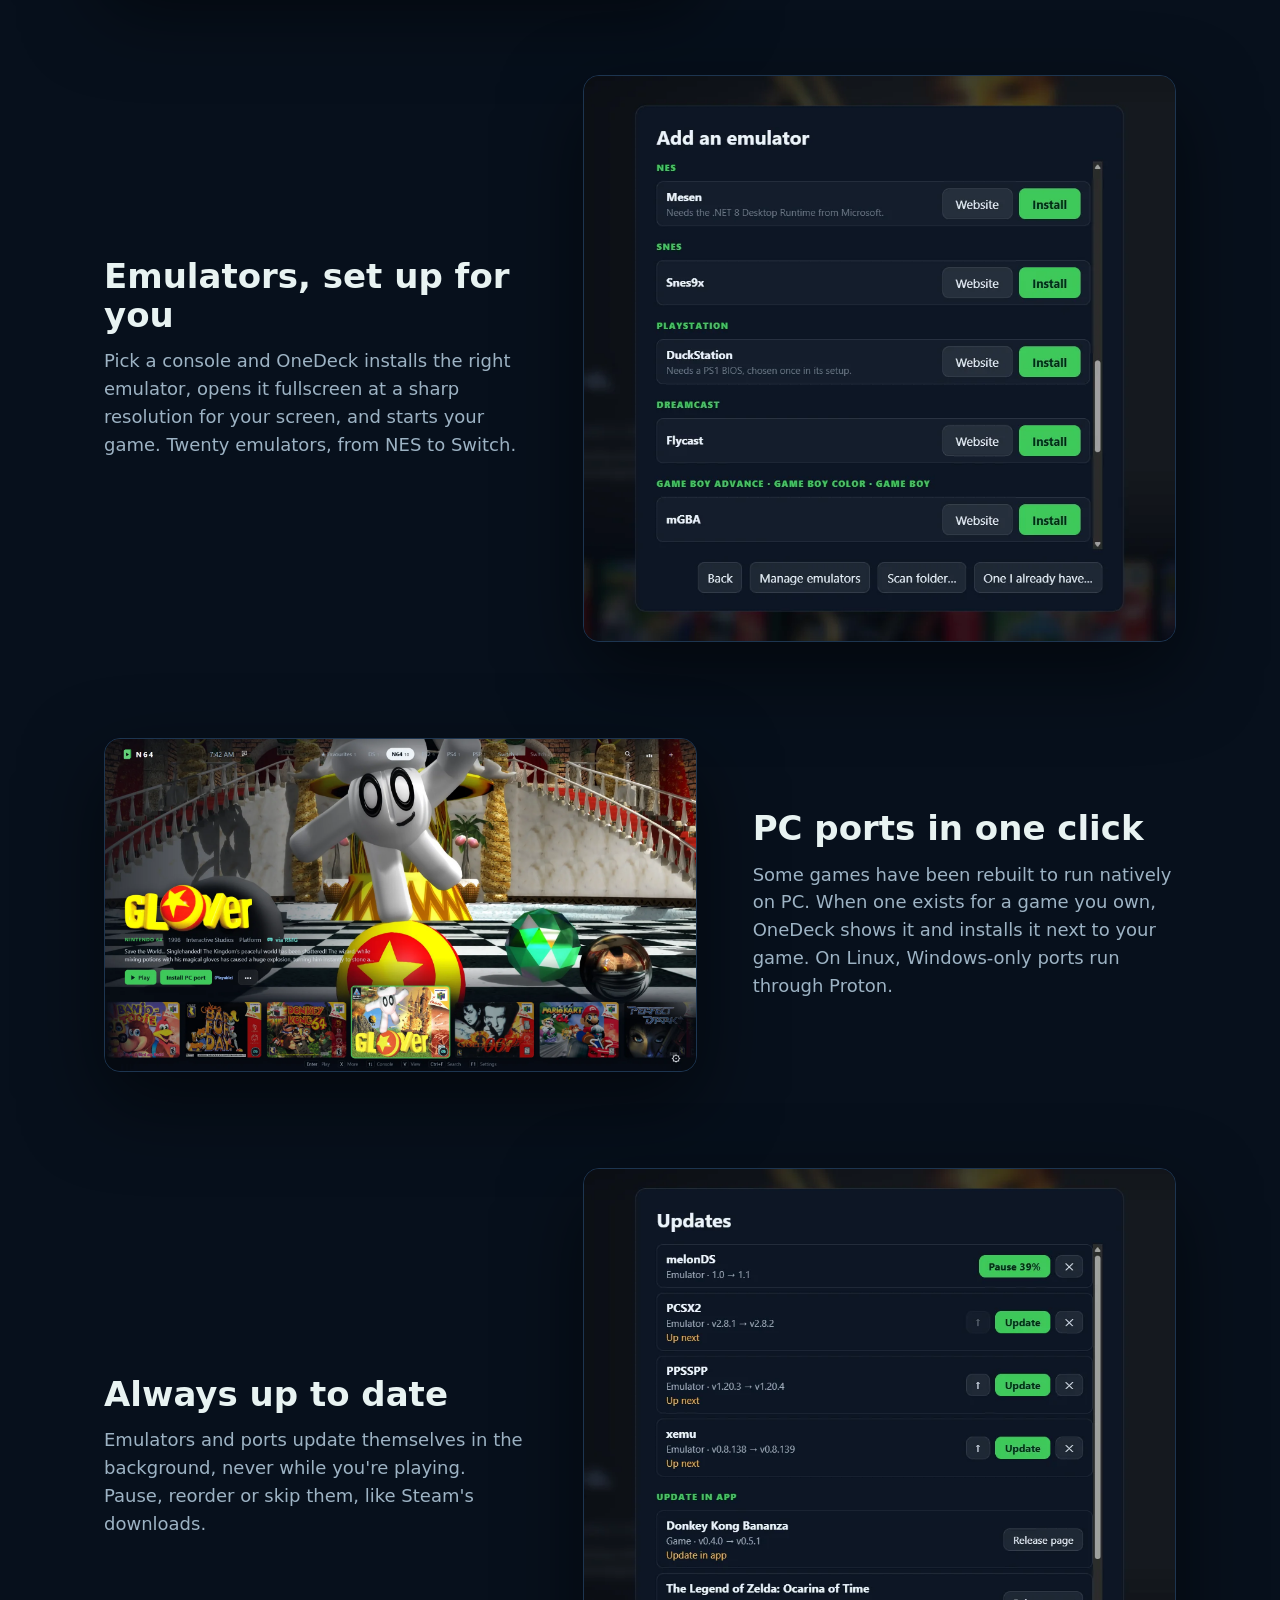
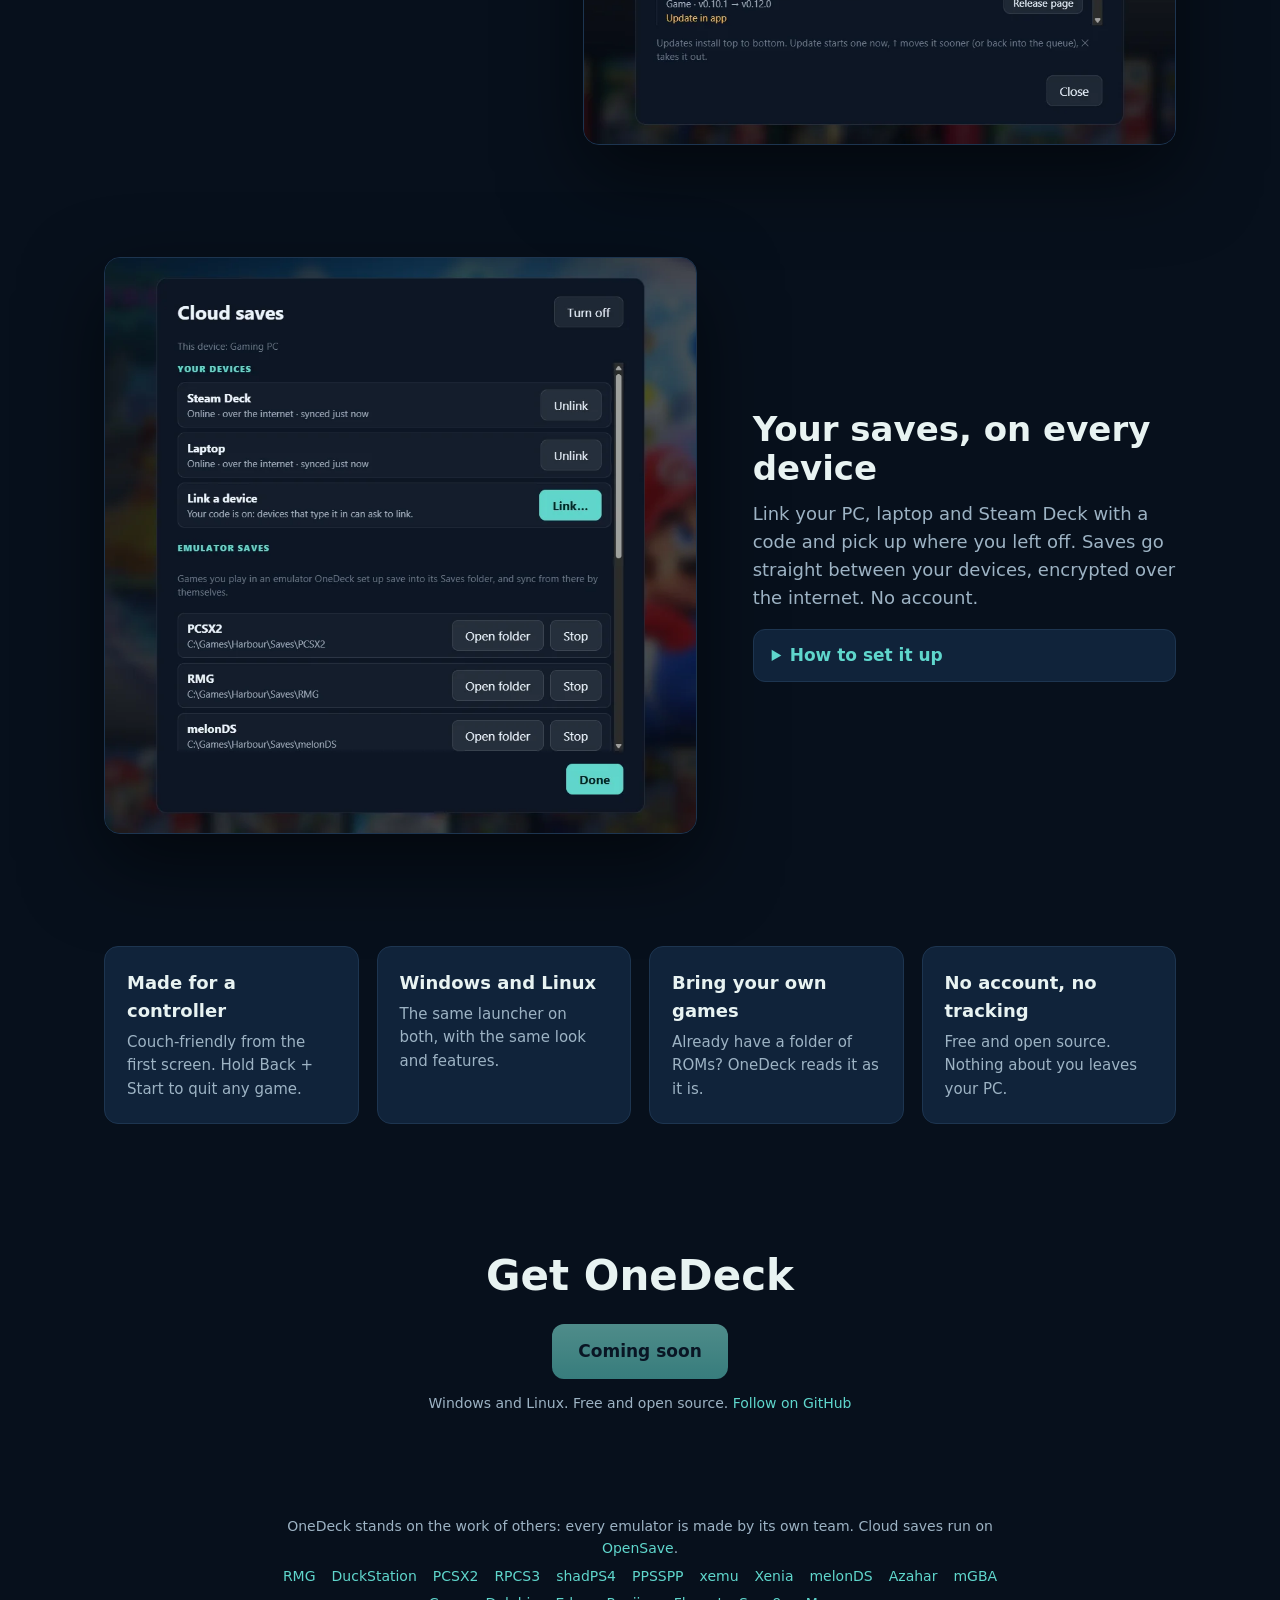
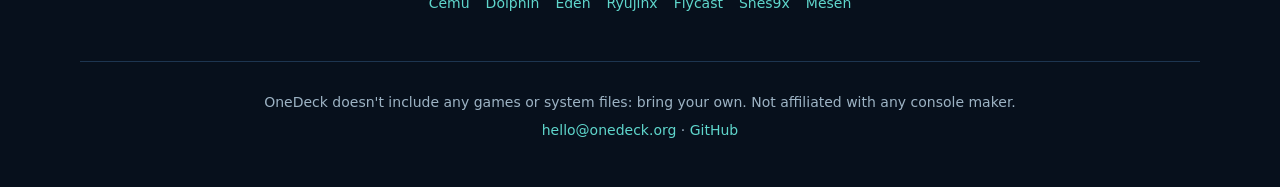
==== commit 16bf0901: "Screenshots keep their shape; dialog shots cropped to the window; right-hand shots full size; hidden" ====
--- a/index.html
+++ b/index.html
@@ -35,7 +35,7 @@
       </div>
     </div>
     <div class="row flip">
-      <div class="shot"><img src="assets/shot-emulators.webp" alt="Add an emulator: NES, SNES, PlayStation, Dreamcast and Game Boy emulators, each with an Install button" width="1920" height="1080" loading="lazy"></div>
+      <div class="shot"><img src="assets/shot-emulators.webp" alt="Add an emulator: NES, SNES, PlayStation, Dreamcast and Game Boy emulators, each with an Install button" width="920" height="880" loading="lazy"></div>
       <div class="txt">
         <h2>Emulators, set up for you</h2>
         <p>Pick a console and OneDeck installs the right emulator, opens it fullscreen at a sharp resolution for your screen, and starts your game. Twenty emulators, from NES to Switch.</p>
@@ -49,7 +49,7 @@
       </div>
     </div>
     <div class="row flip">
-      <div class="shot"><img src="assets/shot-updates.webp" alt="The Updates window: melonDS downloading with a Pause button, three more up next that can be moved up or skipped" width="1920" height="1080" loading="lazy"></div>
+      <div class="shot"><img src="assets/shot-updates.webp" alt="The Updates window: melonDS downloading with a Pause button, three more up next that can be moved up or skipped" width="920" height="896" loading="lazy"></div>
       <div class="txt">
         <h2>Always up to date</h2>
         <p>Emulators and ports update themselves in the background, never while you're playing. Pause, reorder or skip them, like Steam's downloads.</p>
@@ -59,7 +59,7 @@
 
   <section id="saves" class="rows">
     <div class="row">
-      <div class="shot"><img src="assets/shot-cloud.webp" alt="Cloud saves: a Steam Deck and a laptop linked and online, with PCSX2, RMG and melonDS saves syncing" width="1920" height="1080" loading="lazy"></div>
+      <div class="shot"><img src="assets/shot-cloud.webp" alt="Cloud saves: a Steam Deck and a laptop linked and online, with PCSX2, RMG and melonDS saves syncing" width="920" height="896" loading="lazy"></div>
       <div class="txt">
         <h2>Your saves, on every device</h2>
         <p>Link your PC, laptop and Steam Deck with a code and pick up where you left off. Saves go straight between your devices, encrypted over the internet. No account.</p>
--- a/style.css
+++ b/style.css
@@ -1,3 +1,4 @@
+[hidden] { display: none !important; }  /* the second download button stays hidden until there is one */
 :root {
   --bg: #07101c; --bg2: #0b1a2c; --card: #10233a; --line: #1d3550;
   --text: #e8f3f2; --dim: #9db3c4; --accent: #5fd6cc; --accent2: #8af2e4; --navy: #0b1a2c;
@@ -33,9 +34,10 @@
 .btn.primary:hover { filter: brightness(1.06); }
 .btn.off { opacity: .55; pointer-events: none; }
 .small { color: var(--dim); font-size: 14px; margin: 14px 0 0; }
-.shot { margin: 48px auto 0; border-radius: 16px; border: 1px solid var(--line); overflow: hidden; box-shadow: 0 30px 80px #0008; aspect-ratio: 16 / 9; background: var(--bg2); }
-.shot img { width: 100%; display: block; }
-.shot-ph { height: 100%; display: grid; place-items: center; color: var(--dim); font-size: 15px; }
+.shot { margin: 48px auto 0; border-radius: 16px; border: 1px solid var(--line); overflow: hidden; box-shadow: 0 30px 80px #0008; background: var(--bg2); }
+/* A screenshot keeps its own shape (its width and height are in the page, so nothing jumps while it loads). */
+.shot img { width: 100%; height: auto; display: block; }
+.shot-ph { aspect-ratio: 16 / 9; height: 100%; display: grid; place-items: center; color: var(--dim); font-size: 15px; }
 
 section { padding: 56px 0; }
 h2 { font-size: 34px; line-height: 1.15; margin: 0 0 12px; }
@@ -46,6 +48,7 @@
 /* Feature rows: a big screenshot beside short text, alternating sides. */
 .rows { display: flex; flex-direction: column; gap: 96px; }
 .row { display: grid; grid-template-columns: 1.4fr 1fr; gap: 56px; align-items: center; }
+.row.flip { grid-template-columns: 1fr 1.4fr; }
 .row.flip .shot { order: 2; }
 .row .shot { margin: 0; }
 .row p { color: var(--dim); font-size: 18px; margin: 0; }
@@ -71,6 +74,7 @@
 
 @media (max-width: 800px) {
   .row { grid-template-columns: 1fr; gap: 24px; }
+  .row.flip { grid-template-columns: 1fr; }
   .row.flip .shot { order: 0; }
   .rows { gap: 64px; }
 }
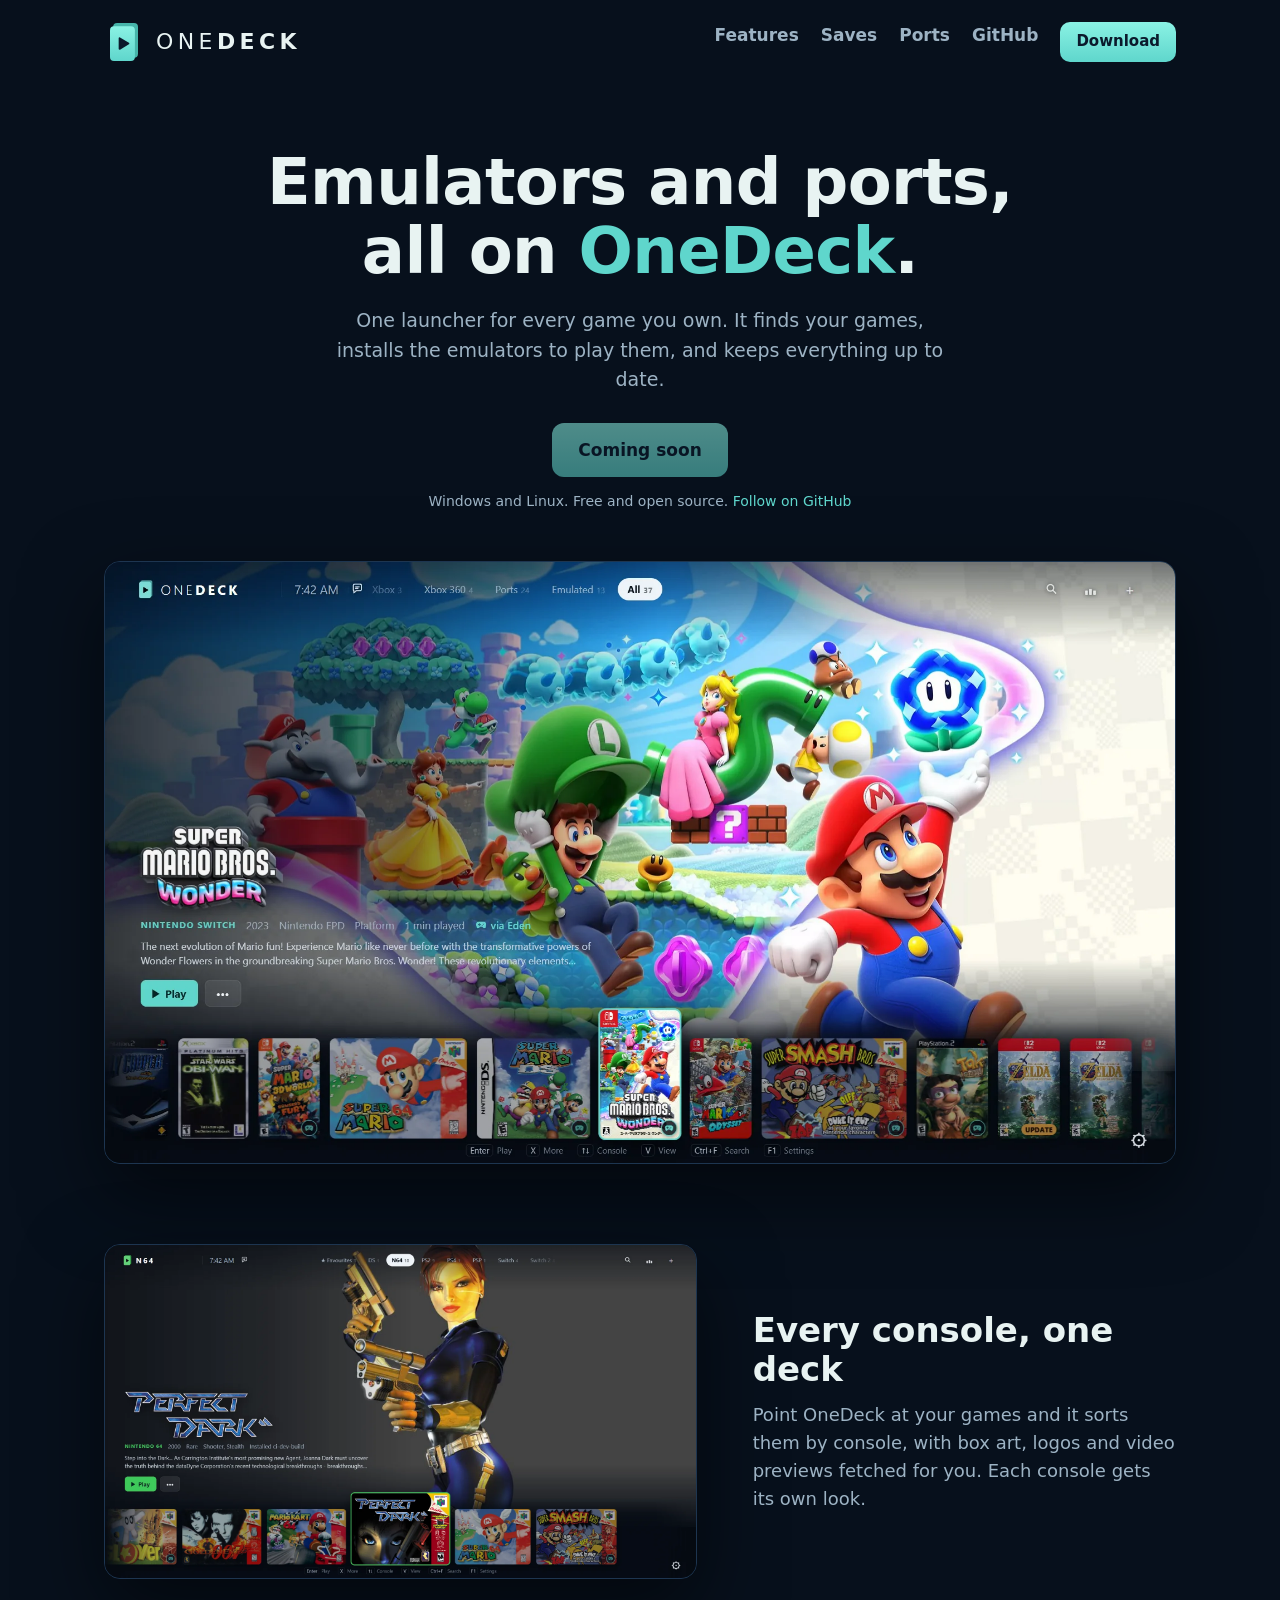
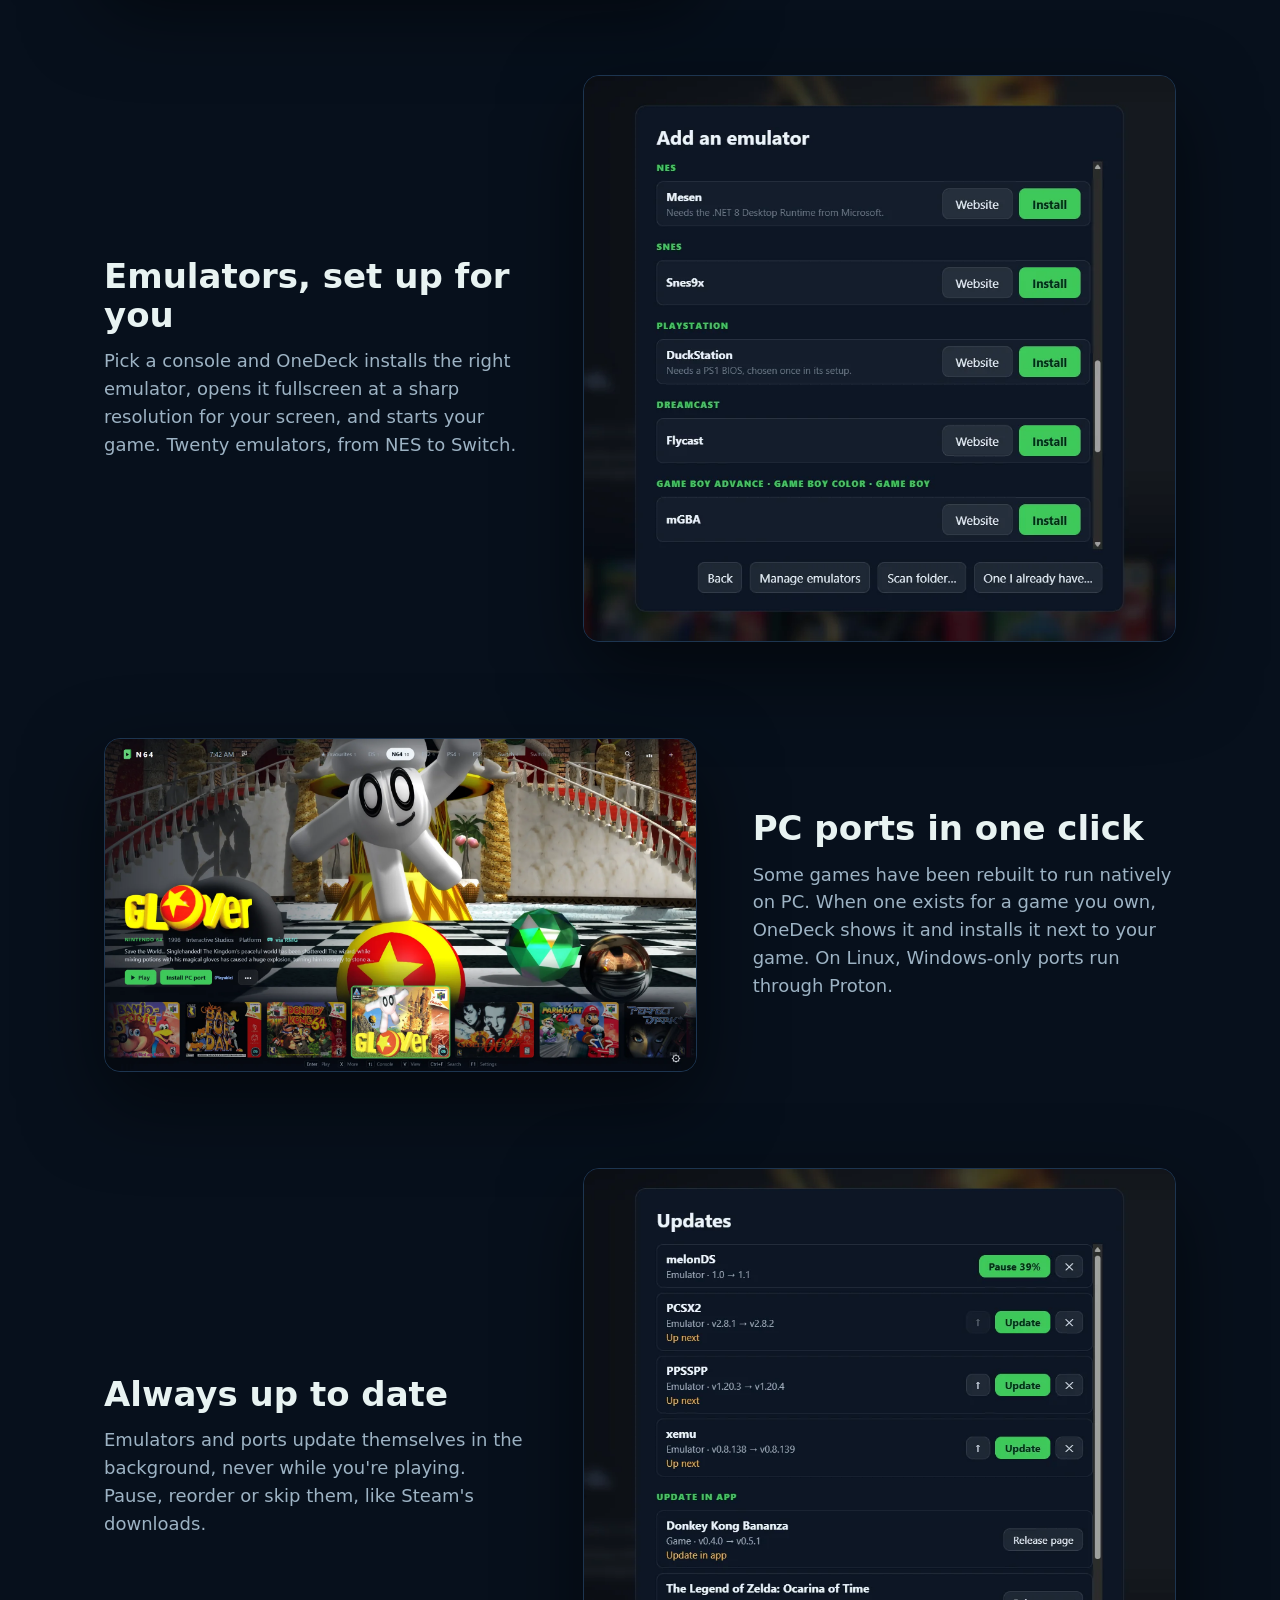
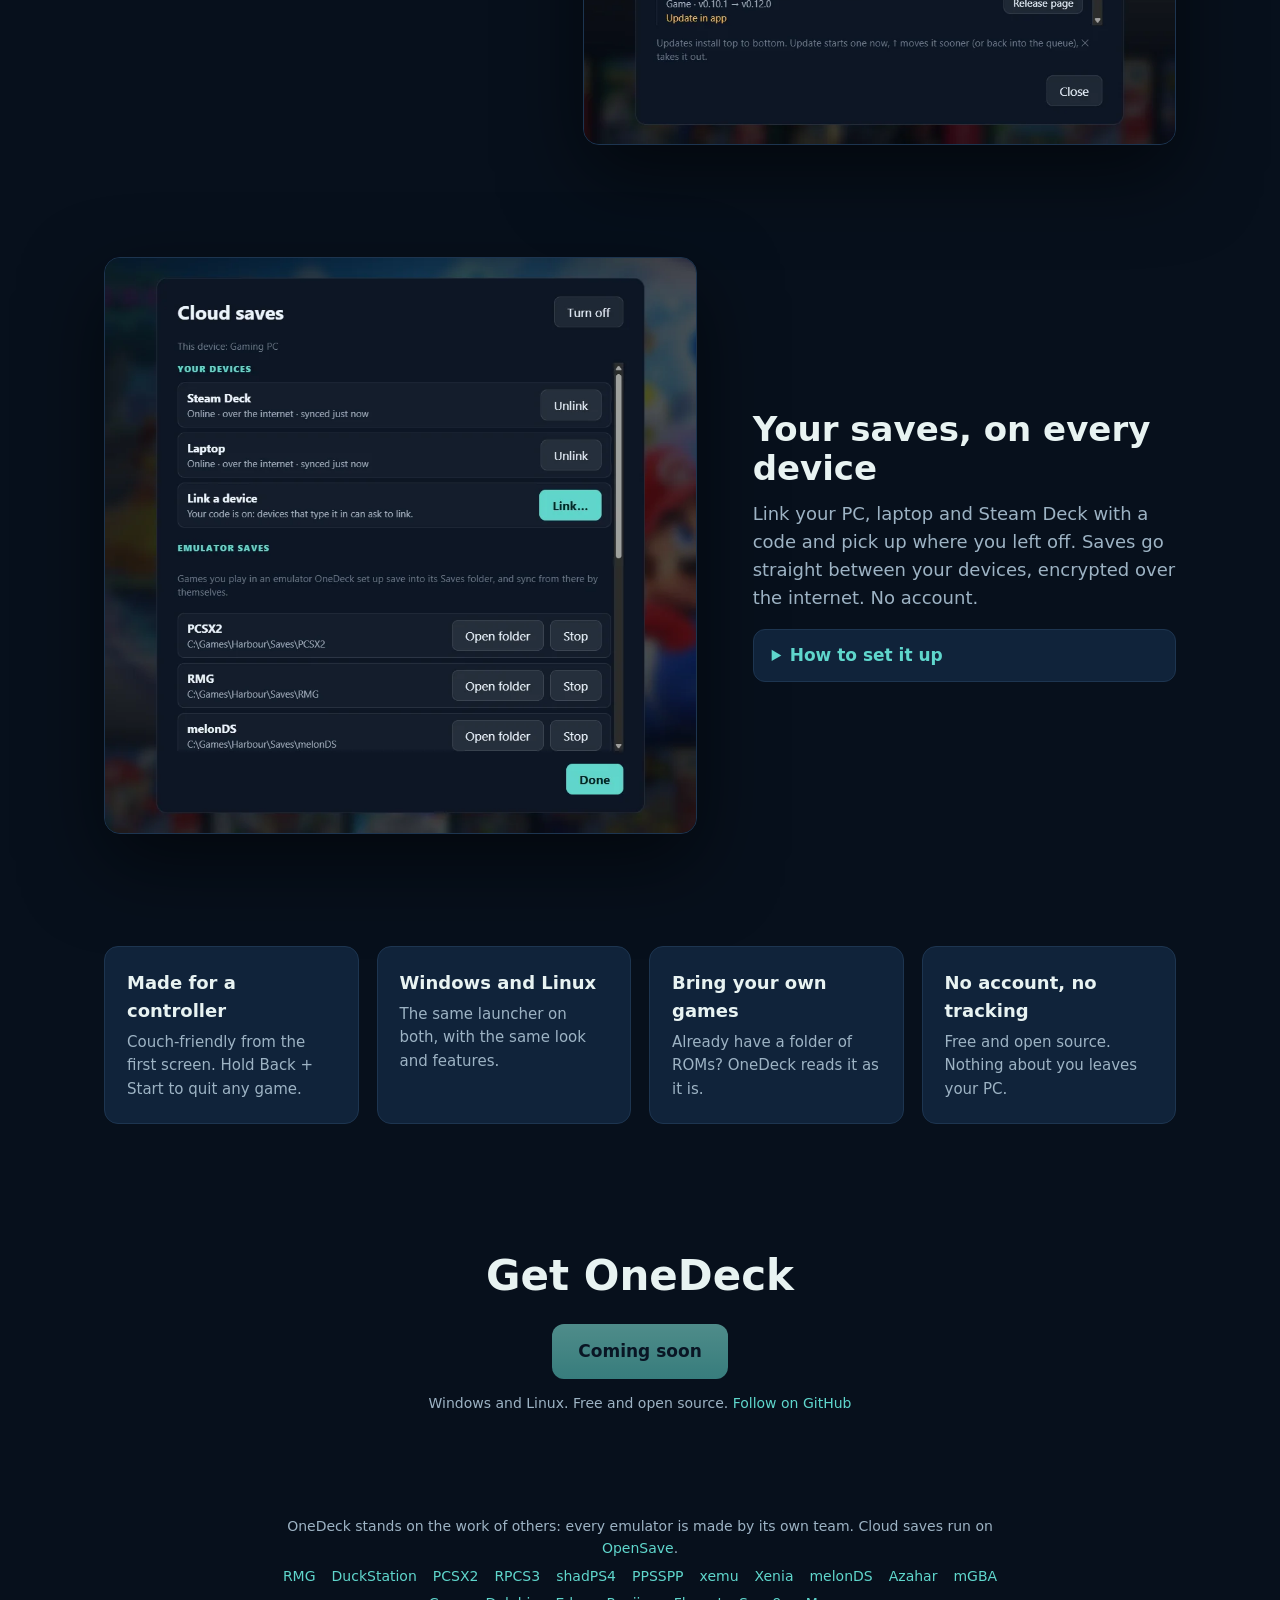
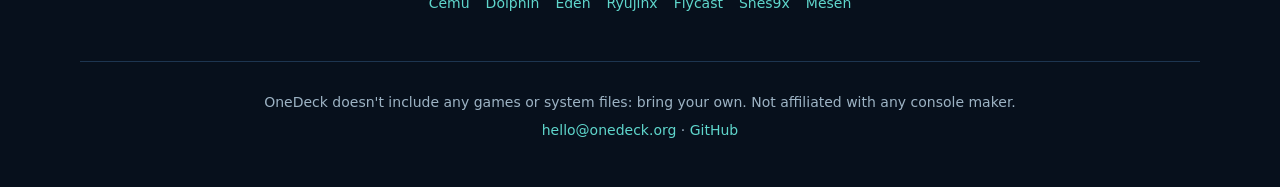
==== commit 10a0a1d4: "Ports page: OneDeck's own ports and their features" ====
--- a/index.html
+++ b/index.html
@@ -11,7 +11,7 @@
 <body>
 <header class="top">
   <a class="brand" href="./"><img src="assets/onedeck-mark.svg" alt=""><span><b class="l">ONE</b><b>DECK</b></span></a>
-  <nav><a href="#features">Features</a><a href="#saves">Saves</a><a href="https://github.com/onedeck-launcher">GitHub</a><a class="btn primary sm" href="#download">Download</a></nav>
+  <nav><a href="#features">Features</a><a href="#saves">Saves</a><a href="ports.html">Ports</a><a href="https://github.com/onedeck-launcher">GitHub</a><a class="btn primary sm" href="#download">Download</a></nav>
 </header>
 
 <main>
@@ -66,7 +66,7 @@
         <details>
           <summary>How to set it up</summary>
           <ol>
-            <li><b>Settings → Library → Cloud saves → Turn on</b>, on each device.</li>
+            <li><b>Settings → Cloud saves → Turn on</b>, on each device.</li>
             <li>On one, <b>Link… → Generate</b>. Type that code on the other and say <b>Allow</b>.</li>
             <li>Emulator saves sync by themselves. PC ports keep saves in their own place: add each once with <b>••• → Sync saves…</b></li>
           </ol>
--- a/style.css
+++ b/style.css
@@ -85,3 +85,18 @@
   .hero { padding-top: 32px; }
   h2 { font-size: 28px; }
 }
+
+/* Ports page */
+nav a.here { color: var(--accent); }
+.ports-hero { text-align: center; }
+.ports { display: grid; gap: 24px; }
+.port { background: var(--card); border: 1px solid var(--line); border-radius: 16px; padding: 28px 32px; }
+.port-head { display: flex; justify-content: space-between; align-items: flex-start; gap: 16px; }
+.port h2 { margin: 0; font-size: 28px; }
+.port .small { margin: 4px 0 0; }
+.port ul { color: var(--dim); font-size: 17px; margin: 18px 0 22px; padding-left: 20px; }
+.port li { margin: 6px 0; }
+.tier { font-size: 13px; font-weight: 800; letter-spacing: .1em; text-transform: uppercase; border-radius: 999px; padding: 4px 12px; border: 1px solid; }
+.tier.alpha { color: #f2c14e; border-color: #f2c14e88; }
+.tier.beta { color: var(--accent); border-color: color-mix(in srgb, var(--accent) 55%, transparent); }
+.ports-common { margin-top: 24px; }
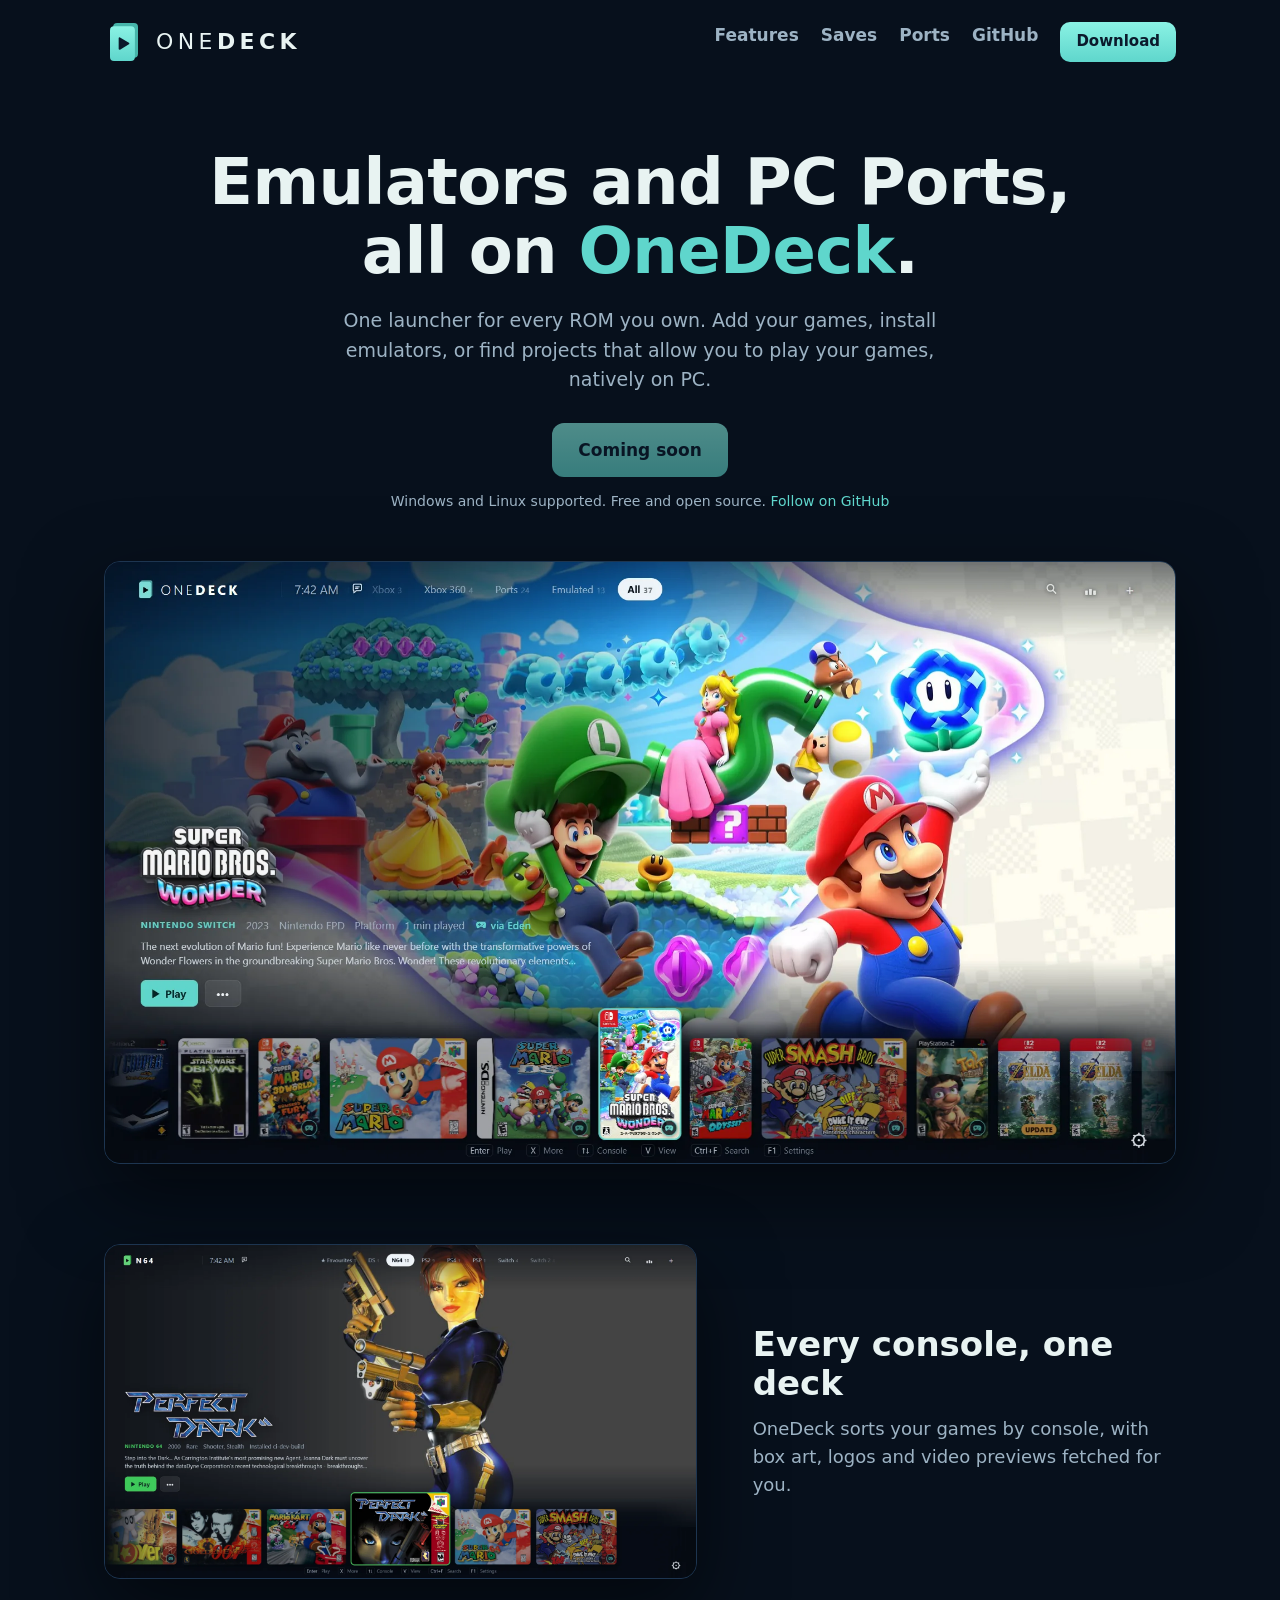
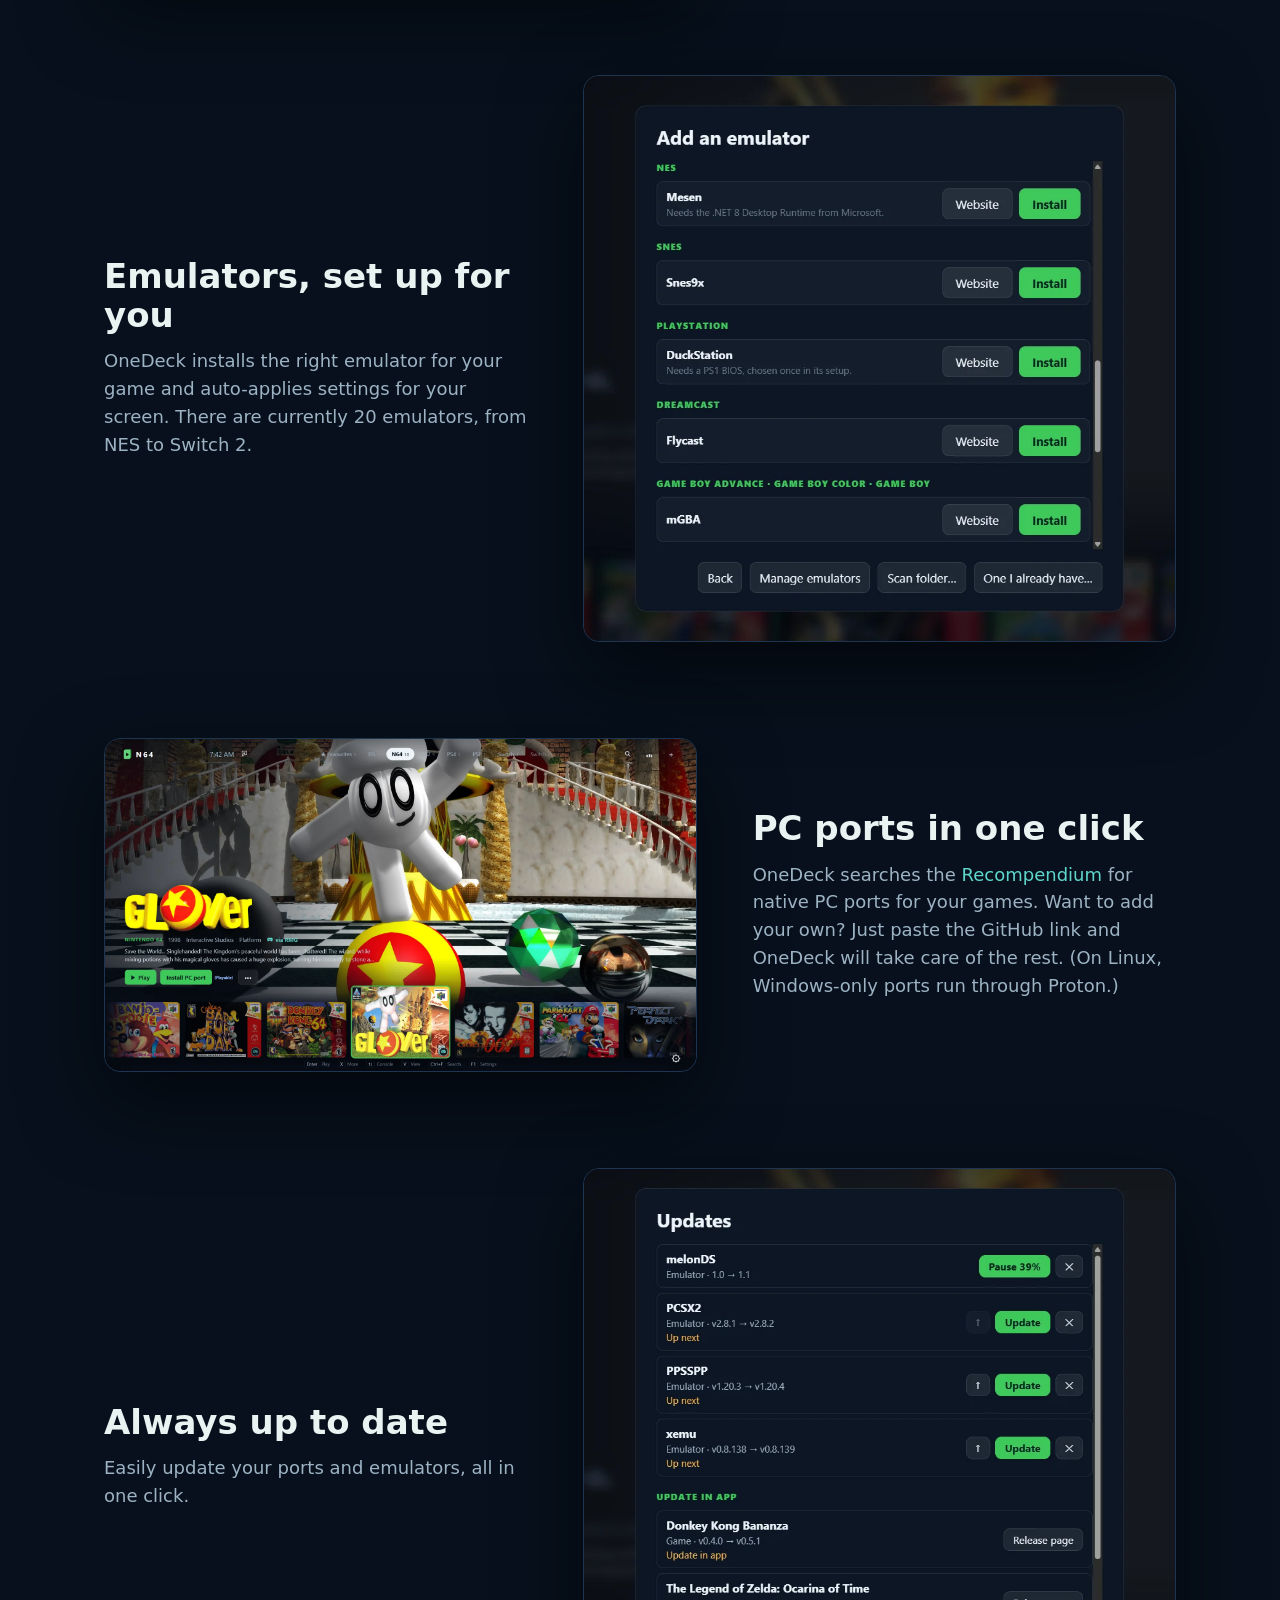
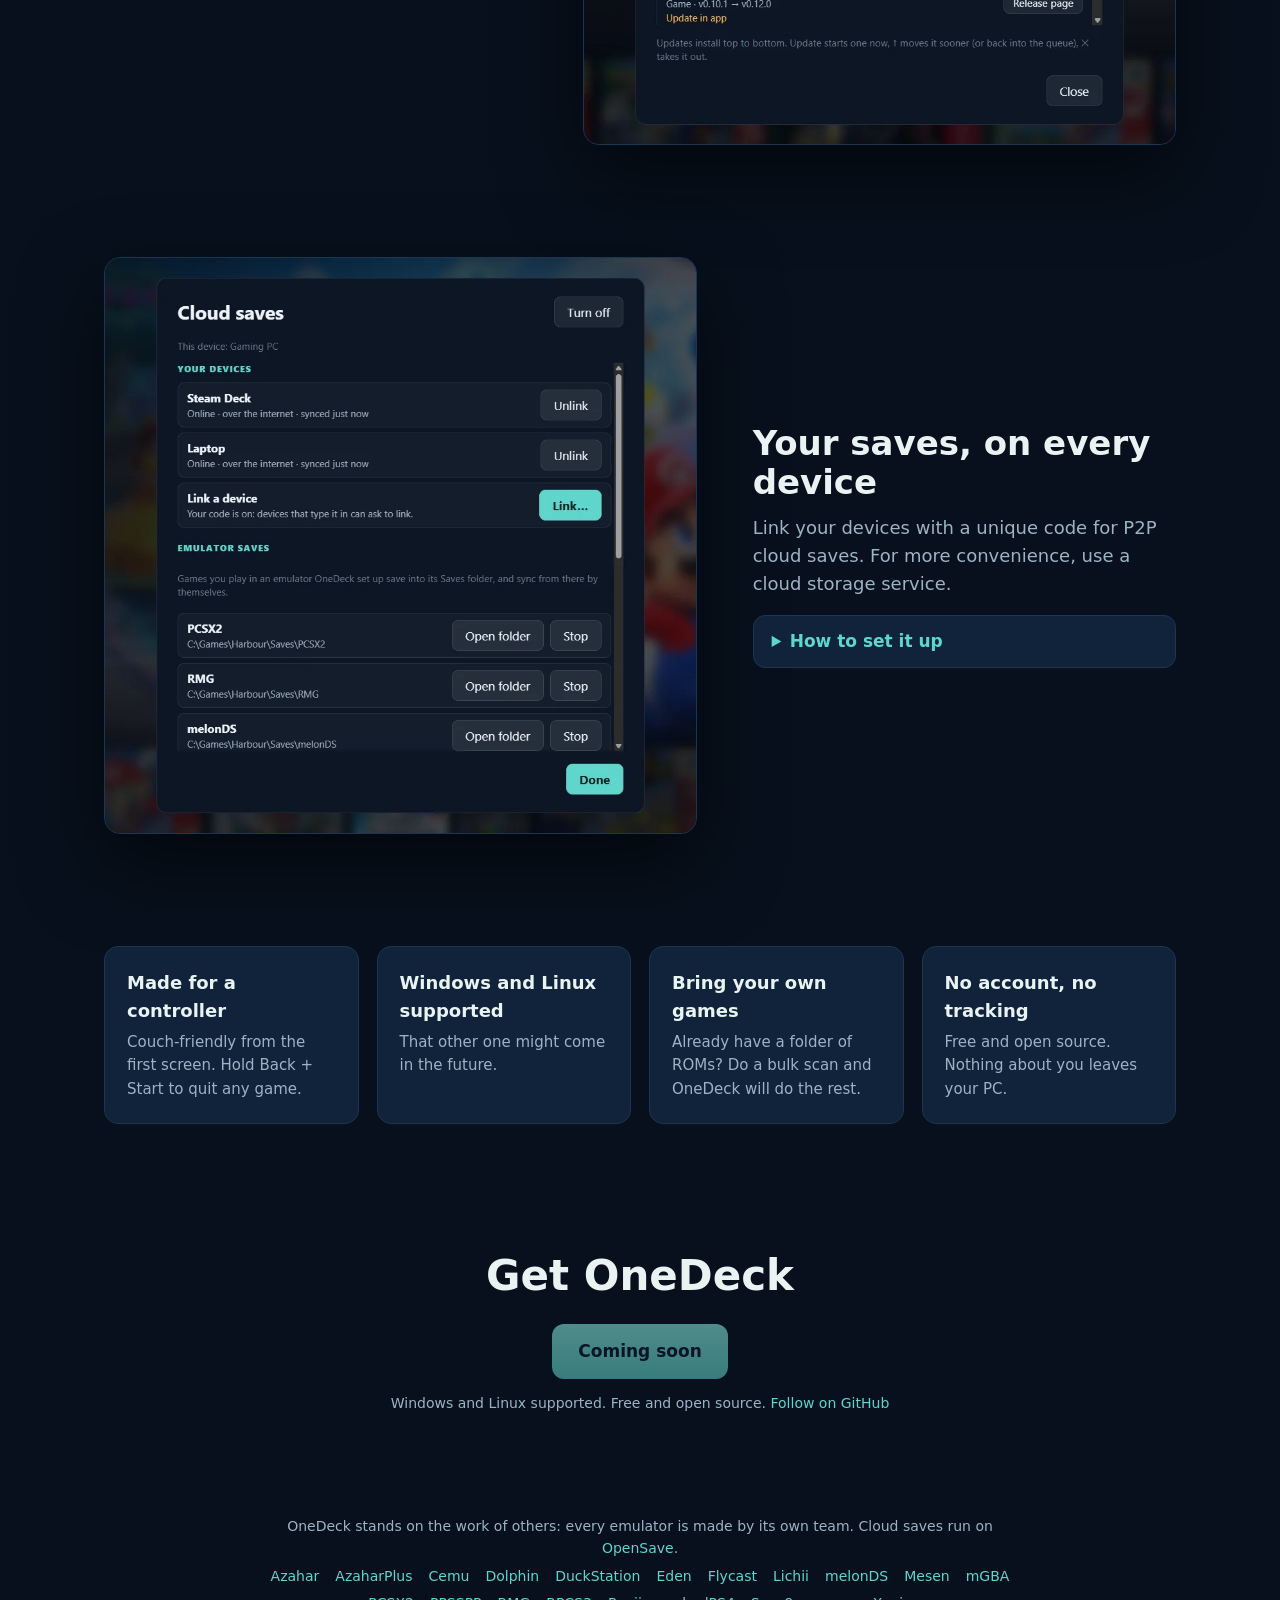
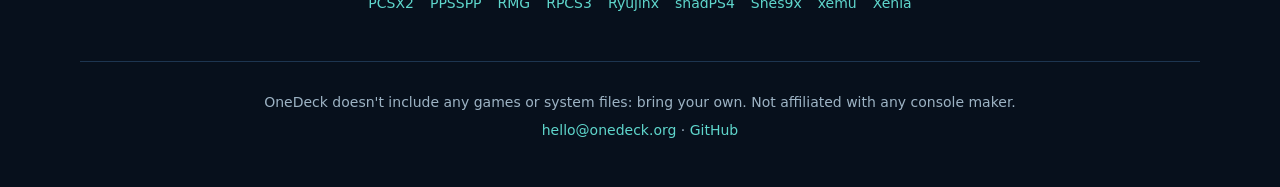
==== commit f32aca56: "Owner's wording; 20 emulators, listed A-Z" ====
--- a/index.html
+++ b/index.html
@@ -4,7 +4,7 @@
 <meta charset="utf-8">
 <meta name="viewport" content="width=device-width, initial-scale=1">
 <title>OneDeck</title>
-<meta name="description" content="A free game launcher for Windows and Linux. Your games, PC ports and emulators on one shelf, set up and kept up to date for you.">
+<meta name="description" content="A free game launcher for Windows and Linux. Your games, PC ports and emulators on OneDeck, set up and kept up to date for you.">
 <link rel="icon" href="assets/onedeck-mark.svg">
 <link rel="stylesheet" href="style.css">
 </head>
@@ -16,13 +16,13 @@
 
 <main>
   <section class="hero">
-    <h1>Emulators and ports,<br>all on <span class="accent">OneDeck</span>.</h1>
-    <p class="lead">One launcher for every game you own. It finds your games, installs the emulators to play them, and keeps everything up to date.</p>
+    <h1>Emulators and PC Ports,<br>all on <span class="accent">OneDeck</span>.</h1>
+    <p class="lead">One launcher for every ROM you own. Add your games, install emulators, or find projects that allow you to play your games, natively on PC.</p>
     <div class="dl">
       <a class="btn primary dlMain" href="https://github.com/onedeck-launcher">Download</a>
       <a class="btn dlOther" href="https://github.com/onedeck-launcher" hidden></a>
     </div>
-    <p class="small dlNote">Windows and Linux. Free and open source. No account, no tracking.</p>
+    <p class="small dlNote">Windows and Linux supported. Free and open source. No account, no tracking.</p>
     <div class="shot big"><img src="assets/shot-deck.webp" alt="OneDeck's All tab: Super Mario Bros. Wonder selected, with box art from many consoles along the bottom" width="1920" height="1080"></div>
   </section>
 
@@ -31,28 +31,28 @@
       <div class="shot"><img src="assets/shot-consoles.webp" alt="The N64 tab in its green: Perfect Dark selected, with its logo, artwork and the N64 box art" width="1920" height="1080" loading="lazy"></div>
       <div class="txt">
         <h2>Every console, one deck</h2>
-        <p>Point OneDeck at your games and it sorts them by console, with box art, logos and video previews fetched for you. Each console gets its own look.</p>
+        <p>OneDeck sorts your games by console, with box art, logos and video previews fetched for you.</p>
       </div>
     </div>
     <div class="row flip">
       <div class="shot"><img src="assets/shot-emulators.webp" alt="Add an emulator: NES, SNES, PlayStation, Dreamcast and Game Boy emulators, each with an Install button" width="920" height="880" loading="lazy"></div>
       <div class="txt">
         <h2>Emulators, set up for you</h2>
-        <p>Pick a console and OneDeck installs the right emulator, opens it fullscreen at a sharp resolution for your screen, and starts your game. Twenty emulators, from NES to Switch.</p>
+        <p>OneDeck installs the right emulator for your game and auto-applies settings for your screen. There are currently 20 emulators, from NES to Switch 2.</p>
       </div>
     </div>
     <div class="row">
       <div class="shot"><img src="assets/shot-port.webp" alt="Glover on N64, with an Install PC port button next to Play" width="1920" height="1080" loading="lazy"></div>
       <div class="txt">
         <h2>PC ports in one click</h2>
-        <p>Some games have been rebuilt to run natively on PC. When one exists for a game you own, OneDeck shows it and installs it next to your game. On Linux, Windows-only ports run through Proton.</p>
+        <p>OneDeck searches the <a href="https://recompendium.com/">Recompendium</a> for native PC ports for your games. Want to add your own? Just paste the GitHub link and OneDeck will take care of the rest. (On Linux, Windows-only ports run through Proton.)</p>
       </div>
     </div>
     <div class="row flip">
       <div class="shot"><img src="assets/shot-updates.webp" alt="The Updates window: melonDS downloading with a Pause button, three more up next that can be moved up or skipped" width="920" height="896" loading="lazy"></div>
       <div class="txt">
         <h2>Always up to date</h2>
-        <p>Emulators and ports update themselves in the background, never while you're playing. Pause, reorder or skip them, like Steam's downloads.</p>
+        <p>Easily update your ports and emulators, all in one click.</p>
       </div>
     </div>
   </section>
@@ -62,15 +62,15 @@
       <div class="shot"><img src="assets/shot-cloud.webp" alt="Cloud saves: a Steam Deck and a laptop linked and online, with PCSX2, RMG and melonDS saves syncing" width="920" height="896" loading="lazy"></div>
       <div class="txt">
         <h2>Your saves, on every device</h2>
-        <p>Link your PC, laptop and Steam Deck with a code and pick up where you left off. Saves go straight between your devices, encrypted over the internet. No account.</p>
+        <p>Link your devices with a unique code for P2P cloud saves. For more convenience, use a cloud storage service.</p>
         <details>
           <summary>How to set it up</summary>
           <ol>
             <li><b>Settings → Cloud saves → Turn on</b>, on each device.</li>
-            <li>On one, <b>Link… → Generate</b>. Type that code on the other and say <b>Allow</b>.</li>
-            <li>Emulator saves sync by themselves. PC ports keep saves in their own place: add each once with <b>••• → Sync saves…</b></li>
+            <li><b>Link… → Generate → Copy</b> code to the other device, and click <b>Allow</b>.</li>
+            <li><b>IMPORTANT:</b> Emulator saves sync automatically. PC ports need you to point to the right save folder: add each once with <b>••• → Sync saves…</b></li>
           </ol>
-          <p>Devices not on at the same time? In Cloud saves, choose a <b>OneDrive, Dropbox or Google Drive</b> folder (its app does the rest), or sign in to Dropbox on a Steam Deck.</p>
+          <p>Devices not on at the same time? In Cloud saves, choose a <b>OneDrive, Dropbox or Google Drive</b> folder (its app does the rest), or sign in to Dropbox.</p>
         </details>
       </div>
     </div>
@@ -78,8 +78,8 @@
 
   <section class="grid">
     <div><h3>Made for a controller</h3><p>Couch-friendly from the first screen. Hold Back + Start to quit any game.</p></div>
-    <div><h3>Windows and Linux</h3><p>The same launcher on both, with the same look and features.</p></div>
-    <div><h3>Bring your own games</h3><p>Already have a folder of ROMs? OneDeck reads it as it is.</p></div>
+    <div><h3>Windows and Linux supported</h3><p>That other one might come in the future.</p></div>
+    <div><h3>Bring your own games</h3><p>Already have a folder of ROMs? Do a bulk scan and OneDeck will do the rest.</p></div>
     <div><h3>No account, no tracking</h3><p>Free and open source. Nothing about you leaves your PC.</p></div>
   </section>
 
@@ -89,17 +89,16 @@
       <a class="btn primary dlMain" href="https://github.com/onedeck-launcher">Download</a>
       <a class="btn dlOther" href="https://github.com/onedeck-launcher" hidden></a>
     </div>
-    <p class="small dlNote">Windows and Linux. Free and open source. No account, no tracking.</p>
+    <p class="small dlNote">Windows and Linux supported. Free and open source. No account, no tracking.</p>
   </section>
 
   <section class="credits">
     <p>OneDeck stands on the work of others: every emulator is made by its own team. Cloud saves run on <a href="https://github.com/Liquid-co/OpenSave">OpenSave</a>.</p>
     <p class="emus">
-      <a href="https://github.com/Rosalie241/RMG">RMG</a> <a href="https://www.duckstation.org/">DuckStation</a> <a href="https://pcsx2.net/">PCSX2</a>
-      <a href="https://rpcs3.net/">RPCS3</a> <a href="https://shadps4.net/">shadPS4</a> <a href="https://www.ppsspp.org/">PPSSPP</a> <a href="https://xemu.app/">xemu</a>
-      <a href="https://xenia.jp/">Xenia</a> <a href="https://melonds.kuribo64.net/">melonDS</a> <a href="https://azahar-emu.org/">Azahar</a> <a href="https://mgba.io/">mGBA</a>
-      <a href="https://cemu.info/">Cemu</a> <a href="https://dolphin-emu.org/">Dolphin</a> <a href="https://eden-emu.dev/">Eden</a> <a href="https://ryujinx.app/">Ryujinx</a>
-      <a href="https://github.com/flyinghead/flycast">Flycast</a> <a href="https://www.snes9x.com/">Snes9x</a> <a href="https://www.mesen.ca/">Mesen</a>
+      <a href="https://azahar-emu.org/">Azahar</a> <a href="https://github.com/AzaharPlus/AzaharPlus">AzaharPlus</a> <a href="https://cemu.info/">Cemu</a> <a href="https://dolphin-emu.org/">Dolphin</a> <a href="https://www.duckstation.org/">DuckStation</a> <a href="https://eden-emu.dev/">Eden</a>
+      <a href="https://github.com/flyinghead/flycast">Flycast</a> <a href="https://github.com/zortos293/Lichii">Lichii</a> <a href="https://melonds.kuribo64.net/">melonDS</a> <a href="https://www.mesen.ca/">Mesen</a> <a href="https://mgba.io/">mGBA</a> <a href="https://pcsx2.net/">PCSX2</a>
+      <a href="https://www.ppsspp.org/">PPSSPP</a> <a href="https://github.com/Rosalie241/RMG">RMG</a> <a href="https://rpcs3.net/">RPCS3</a> <a href="https://ryujinx.app/">Ryujinx</a> <a href="https://shadps4.net/">shadPS4</a> <a href="https://www.snes9x.com/">Snes9x</a>
+      <a href="https://xemu.app/">xemu</a> <a href="https://xenia.jp/">Xenia</a>
     </p>
   </section>
 </main>
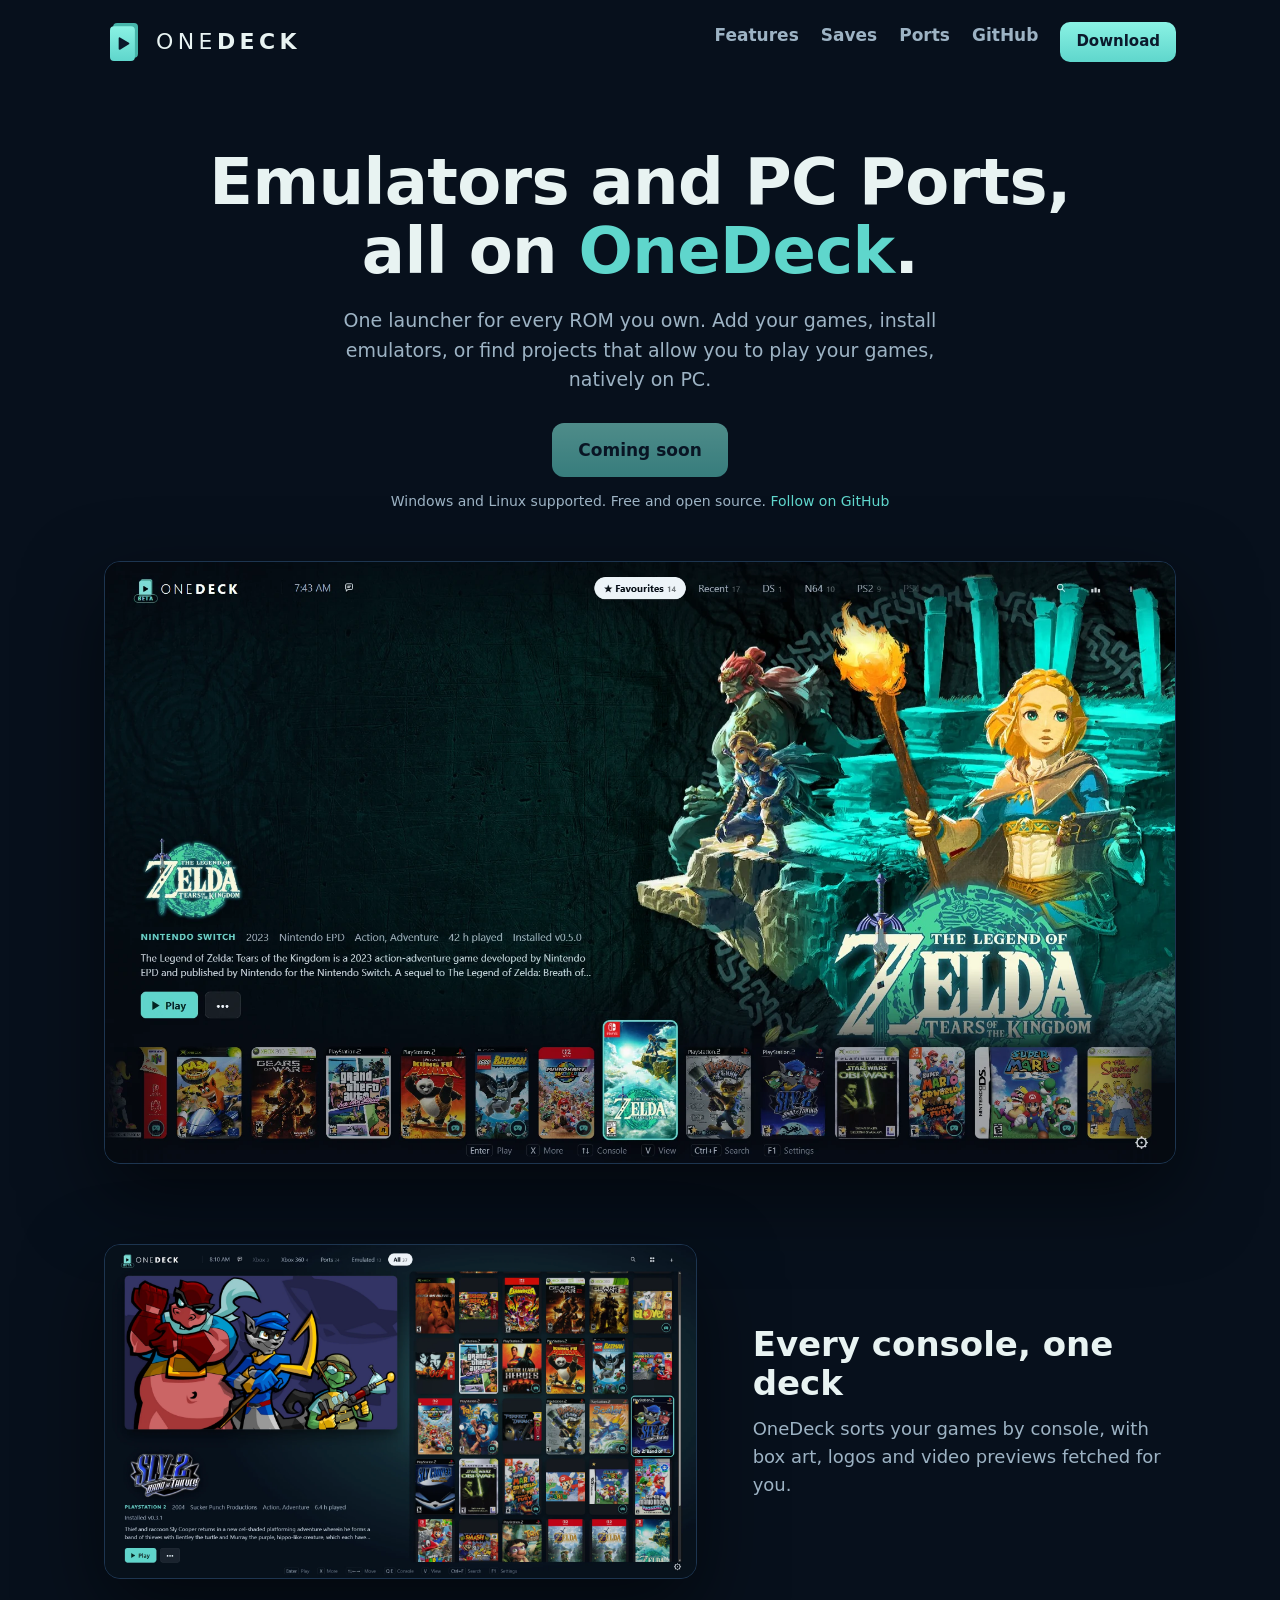
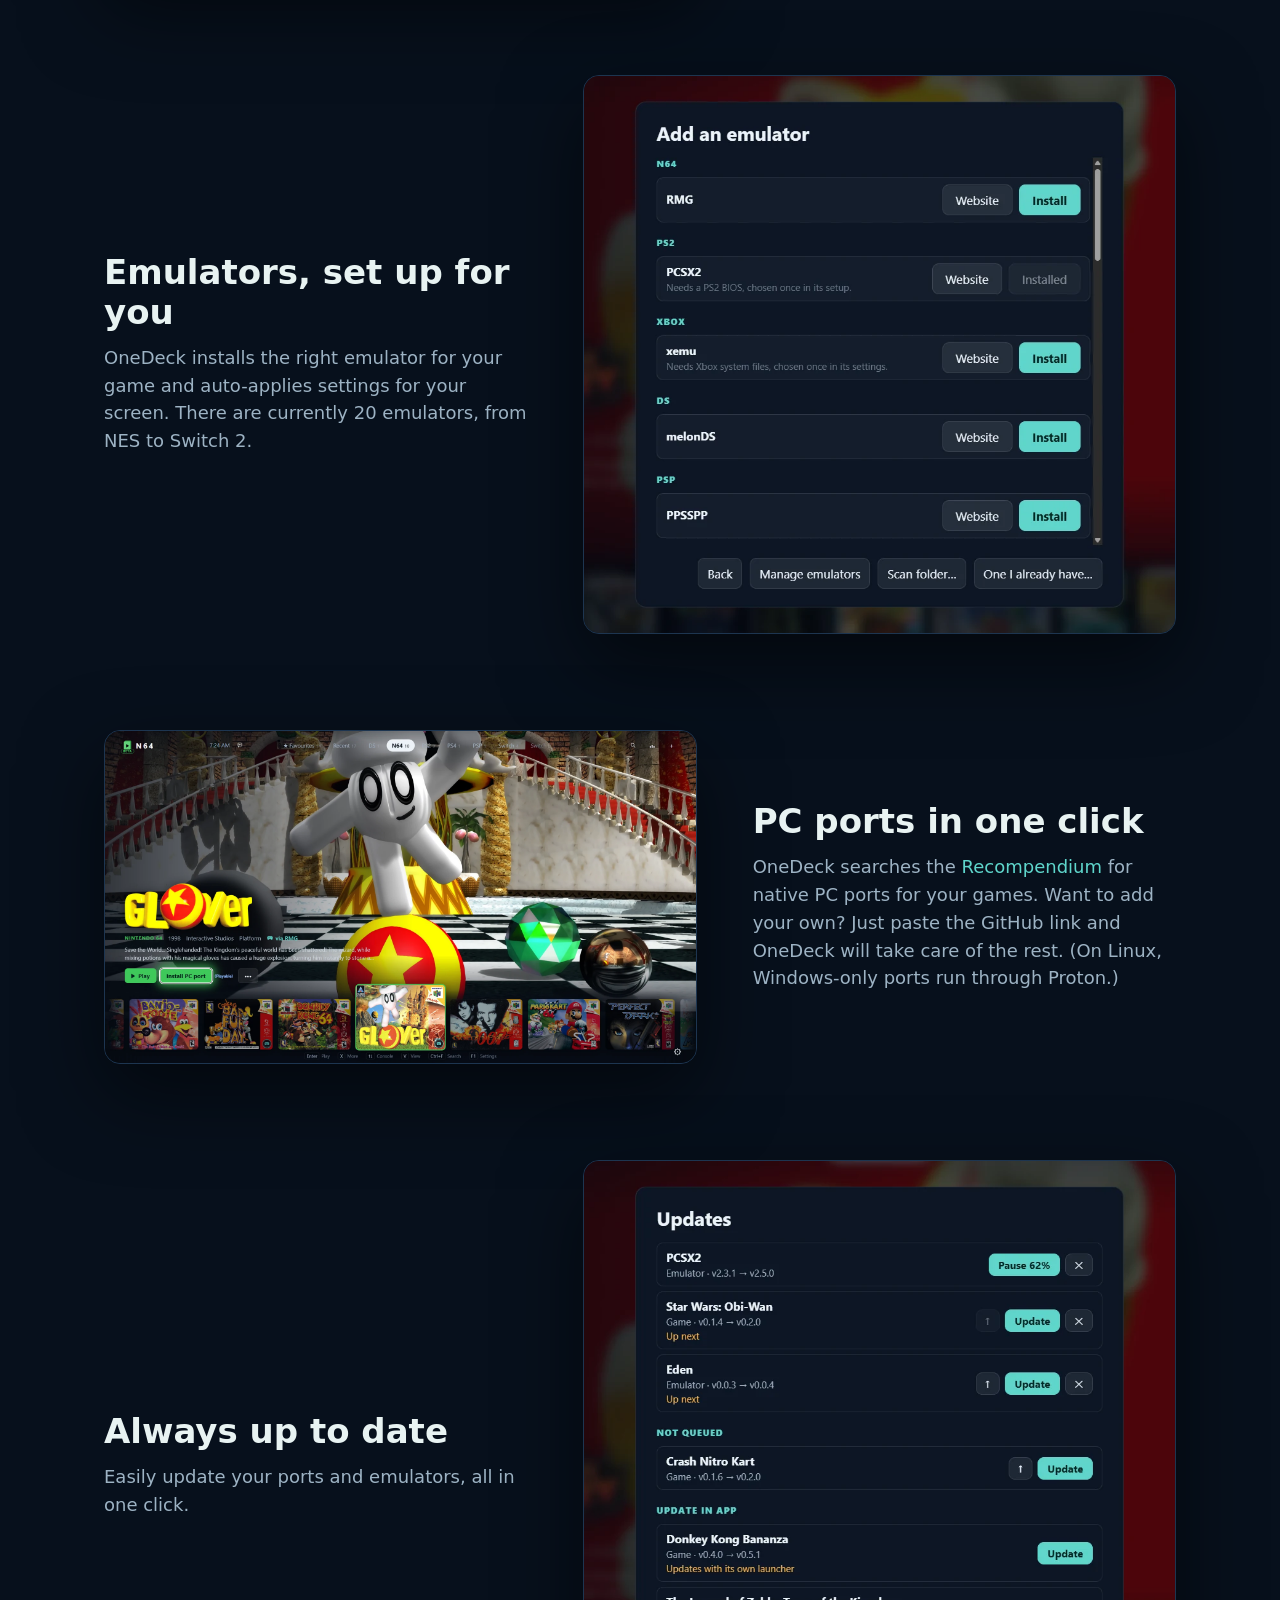
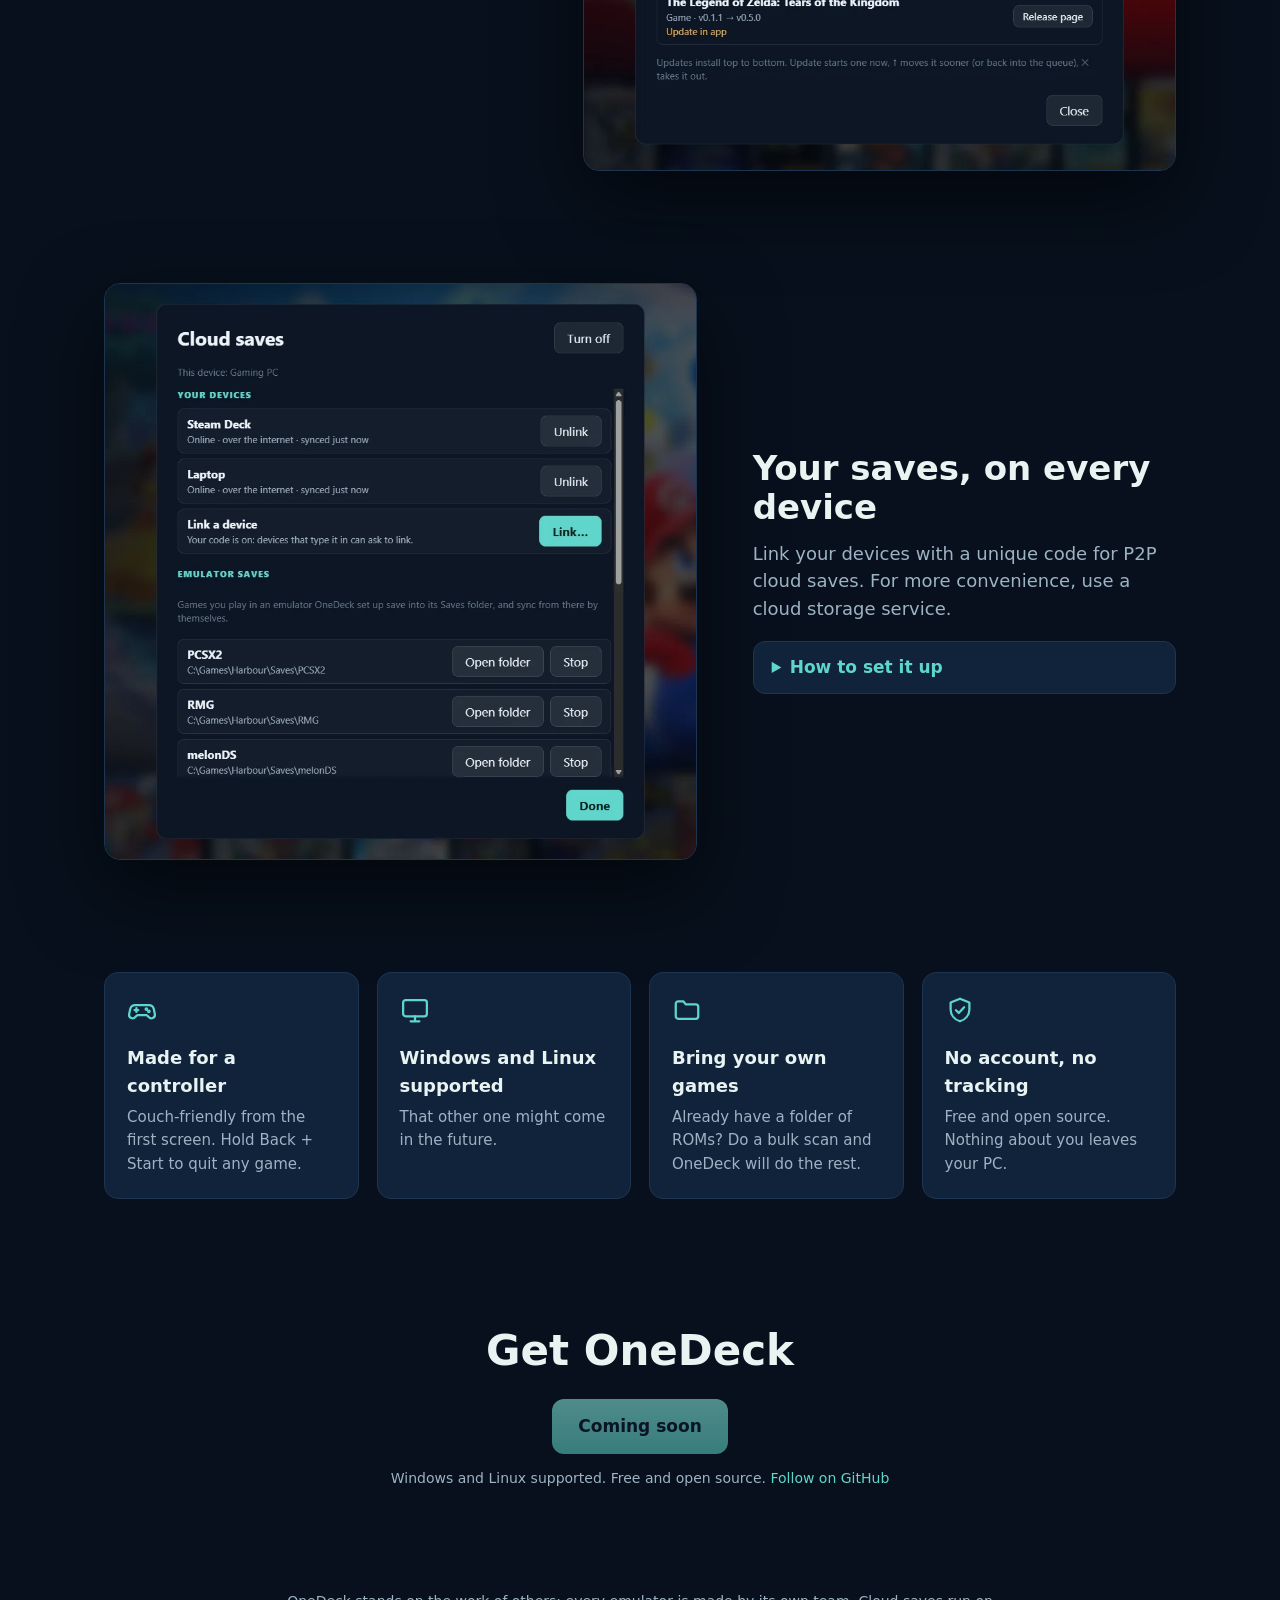
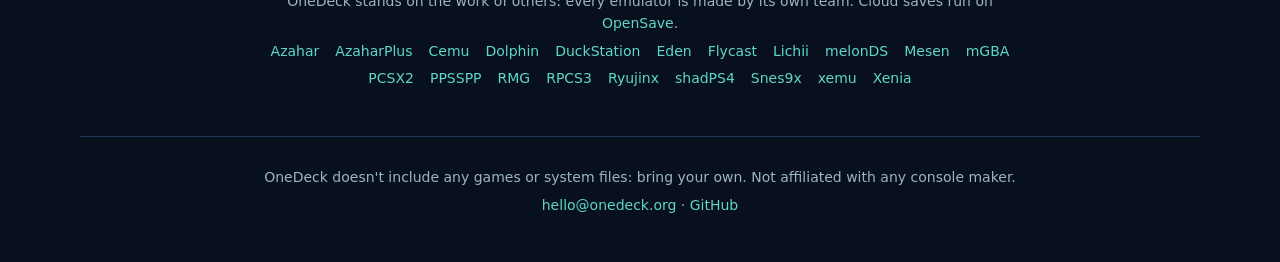
==== commit d42d55d9: "New screenshots; icons on the four boxes" ====
--- a/index.html
+++ b/index.html
@@ -23,33 +23,33 @@
       <a class="btn dlOther" href="https://github.com/onedeck-launcher" hidden></a>
     </div>
     <p class="small dlNote">Windows and Linux supported. Free and open source. No account, no tracking.</p>
-    <div class="shot big"><img src="assets/shot-deck.webp" alt="OneDeck's All tab: Super Mario Bros. Wonder selected, with box art from many consoles along the bottom" width="1920" height="1080"></div>
+    <div class="shot big"><img src="assets/shot-deck.webp" alt="OneDeck's Favourites tab: The Legend of Zelda: Tears of the Kingdom selected, with box art from Switch, PS2, Xbox, Xbox 360, PSP and DS games along the bottom" width="1920" height="1080"></div>
   </section>
 
   <section id="features" class="rows">
     <div class="row">
-      <div class="shot"><img src="assets/shot-consoles.webp" alt="The N64 tab in its green: Perfect Dark selected, with its logo, artwork and the N64 box art" width="1920" height="1080" loading="lazy"></div>
+      <div class="shot"><img src="assets/shot-consoles.webp" alt="Tile view on the All tab: Sly 2: Band of Thieves artwork in a framed window, its logo, details and Play button below, a grid of covers from many consoles on the right" width="1920" height="1080" loading="lazy"></div>
       <div class="txt">
         <h2>Every console, one deck</h2>
         <p>OneDeck sorts your games by console, with box art, logos and video previews fetched for you.</p>
       </div>
     </div>
     <div class="row flip">
-      <div class="shot"><img src="assets/shot-emulators.webp" alt="Add an emulator: NES, SNES, PlayStation, Dreamcast and Game Boy emulators, each with an Install button" width="920" height="880" loading="lazy"></div>
+      <div class="shot"><img src="assets/shot-emulators.webp" alt="Add an emulator: N64, PS2, Xbox, DS and PSP emulators, each with an Install button" width="920" height="868" loading="lazy"></div>
       <div class="txt">
         <h2>Emulators, set up for you</h2>
         <p>OneDeck installs the right emulator for your game and auto-applies settings for your screen. There are currently 20 emulators, from NES to Switch 2.</p>
       </div>
     </div>
     <div class="row">
-      <div class="shot"><img src="assets/shot-port.webp" alt="Glover on N64, with an Install PC port button next to Play" width="1920" height="1080" loading="lazy"></div>
+      <div class="shot"><img src="assets/shot-port.webp" alt="Glover on N64, with its Install PC port button lit up next to Play" width="1920" height="1080" loading="lazy"></div>
       <div class="txt">
         <h2>PC ports in one click</h2>
         <p>OneDeck searches the <a href="https://recompendium.com/">Recompendium</a> for native PC ports for your games. Want to add your own? Just paste the GitHub link and OneDeck will take care of the rest. (On Linux, Windows-only ports run through Proton.)</p>
       </div>
     </div>
     <div class="row flip">
-      <div class="shot"><img src="assets/shot-updates.webp" alt="The Updates window: melonDS downloading with a Pause button, three more up next that can be moved up or skipped" width="920" height="896" loading="lazy"></div>
+      <div class="shot"><img src="assets/shot-updates.webp" alt="The Updates window: PCSX2 downloading, Star Wars: Obi-Wan and Eden up next, Crash Nitro Kart waiting, and two games that update in their own app" width="920" height="948" loading="lazy"></div>
       <div class="txt">
         <h2>Always up to date</h2>
         <p>Easily update your ports and emulators, all in one click.</p>
@@ -77,10 +77,10 @@
   </section>
 
   <section class="grid">
-    <div><h3>Made for a controller</h3><p>Couch-friendly from the first screen. Hold Back + Start to quit any game.</p></div>
-    <div><h3>Windows and Linux supported</h3><p>That other one might come in the future.</p></div>
-    <div><h3>Bring your own games</h3><p>Already have a folder of ROMs? Do a bulk scan and OneDeck will do the rest.</p></div>
-    <div><h3>No account, no tracking</h3><p>Free and open source. Nothing about you leaves your PC.</p></div>
+    <div><svg class="ico" viewBox="0 0 24 24" aria-hidden="true"><path d="M6.5 8h11a4 4 0 0 1 3.9 3.1l.9 4.2a2.8 2.8 0 0 1-5 2.2L15.6 16H8.4l-1.7 1.5a2.8 2.8 0 0 1-5-2.2l.9-4.2A4 4 0 0 1 6.5 8z"/><path d="M7.5 10.5v3M6 12h3"/><circle cx="15.5" cy="11.2" r=".6"/><circle cx="17.5" cy="13" r=".6"/></svg><h3>Made for a controller</h3><p>Couch-friendly from the first screen. Hold Back + Start to quit any game.</p></div>
+    <div><svg class="ico" viewBox="0 0 24 24" aria-hidden="true"><rect x="2.5" y="4" width="19" height="13" rx="2"/><path d="M8.5 21h7M12 17v4"/></svg><h3>Windows and Linux supported</h3><p>That other one might come in the future.</p></div>
+    <div><svg class="ico" viewBox="0 0 24 24" aria-hidden="true"><path d="M3 7a2 2 0 0 1 2-2h4l2 2.5h8a2 2 0 0 1 2 2V17a2 2 0 0 1-2 2H5a2 2 0 0 1-2-2z"/></svg><h3>Bring your own games</h3><p>Already have a folder of ROMs? Do a bulk scan and OneDeck will do the rest.</p></div>
+    <div><svg class="ico" viewBox="0 0 24 24" aria-hidden="true"><path d="M12 3l7.5 3v5.5c0 4.6-3.2 8.2-7.5 9.5-4.3-1.3-7.5-4.9-7.5-9.5V6z"/><path d="M8.8 12.2l2.2 2.2 4.3-4.6"/></svg><h3>No account, no tracking</h3><p>Free and open source. Nothing about you leaves your PC.</p></div>
   </section>
 
   <section id="download" class="cta">
--- a/style.css
+++ b/style.css
@@ -61,6 +61,8 @@
 
 .grid { display: grid; grid-template-columns: repeat(auto-fit, minmax(230px, 1fr)); gap: 18px; }
 .grid div { background: var(--card); border: 1px solid var(--line); border-radius: 14px; padding: 22px; }
+.grid .ico { width: 30px; height: 30px; margin-bottom: 12px; fill: none; stroke: var(--accent); stroke-width: 1.8; stroke-linecap: round; stroke-linejoin: round; }
+.grid .ico circle { fill: var(--accent); }
 .grid h3 { margin: 0 0 6px; font-size: 18px; }
 .grid p { margin: 0; color: var(--dim); font-size: 15px; }
 
